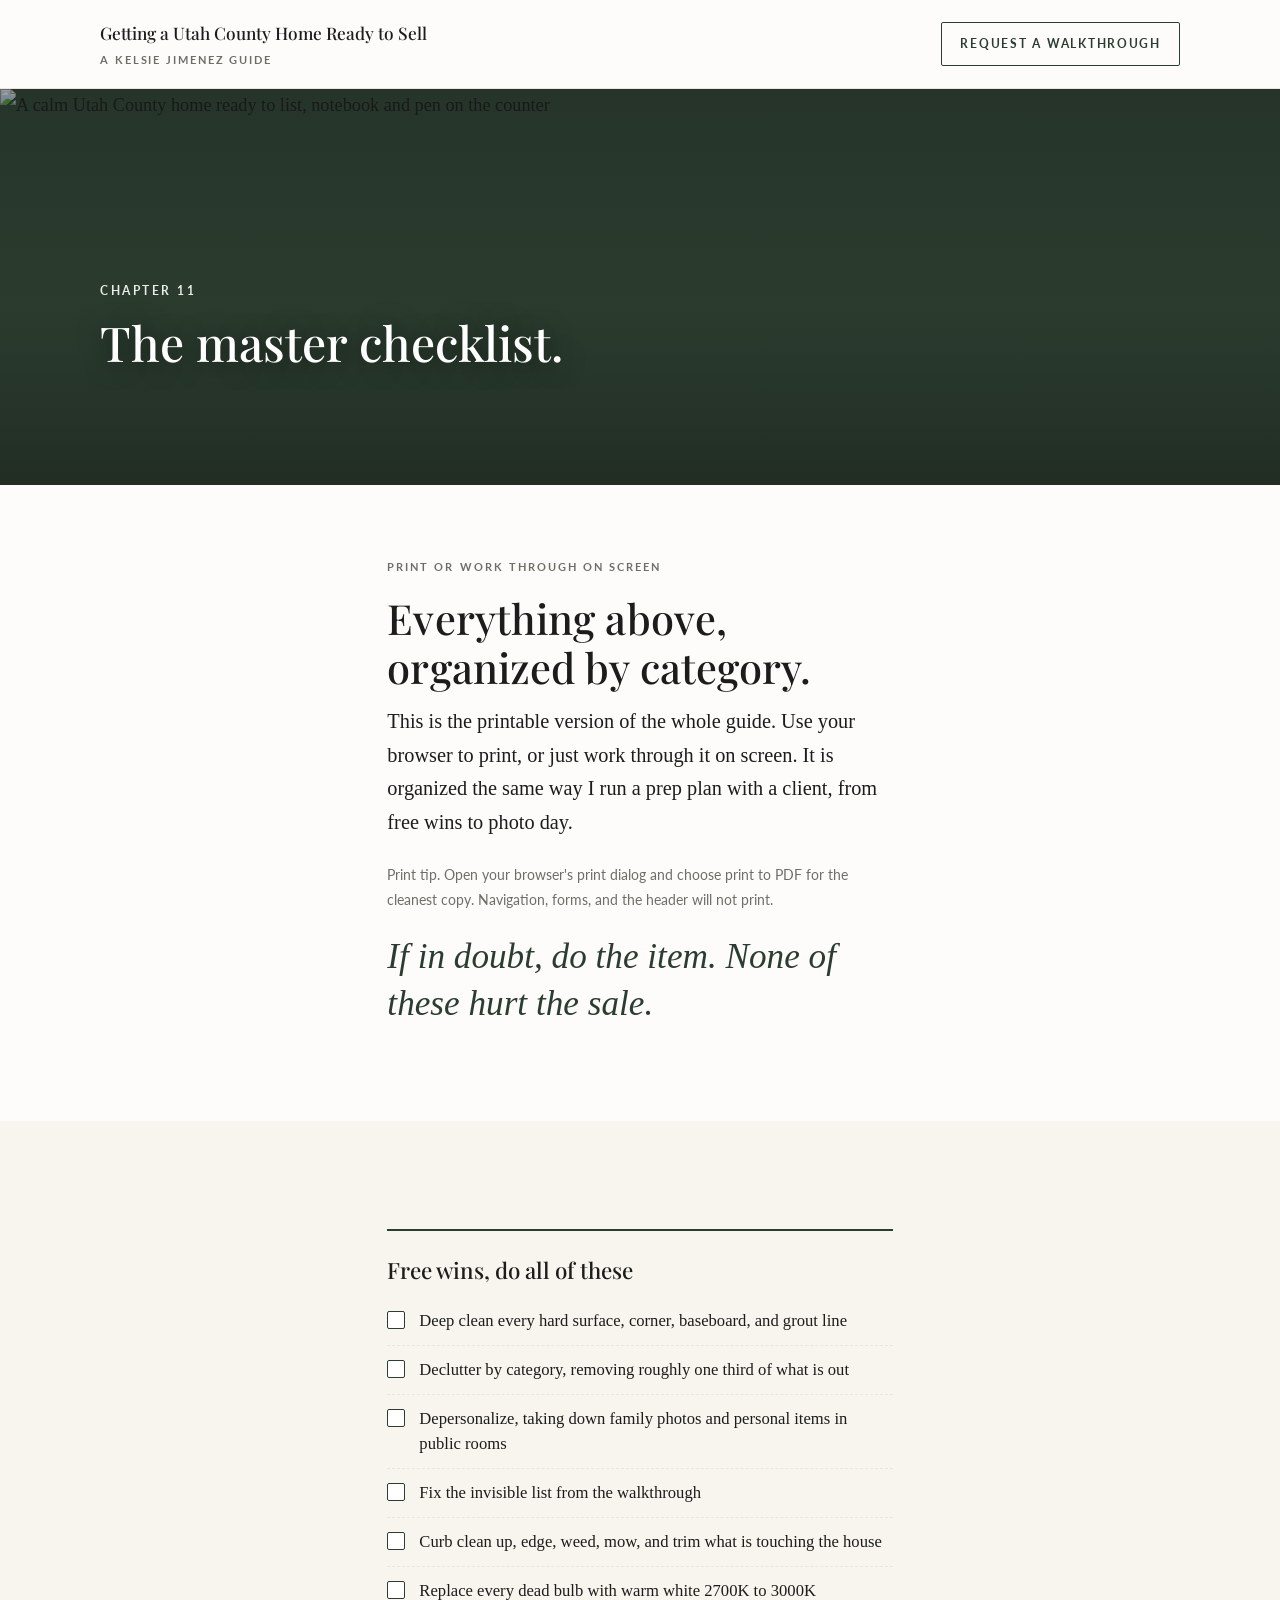
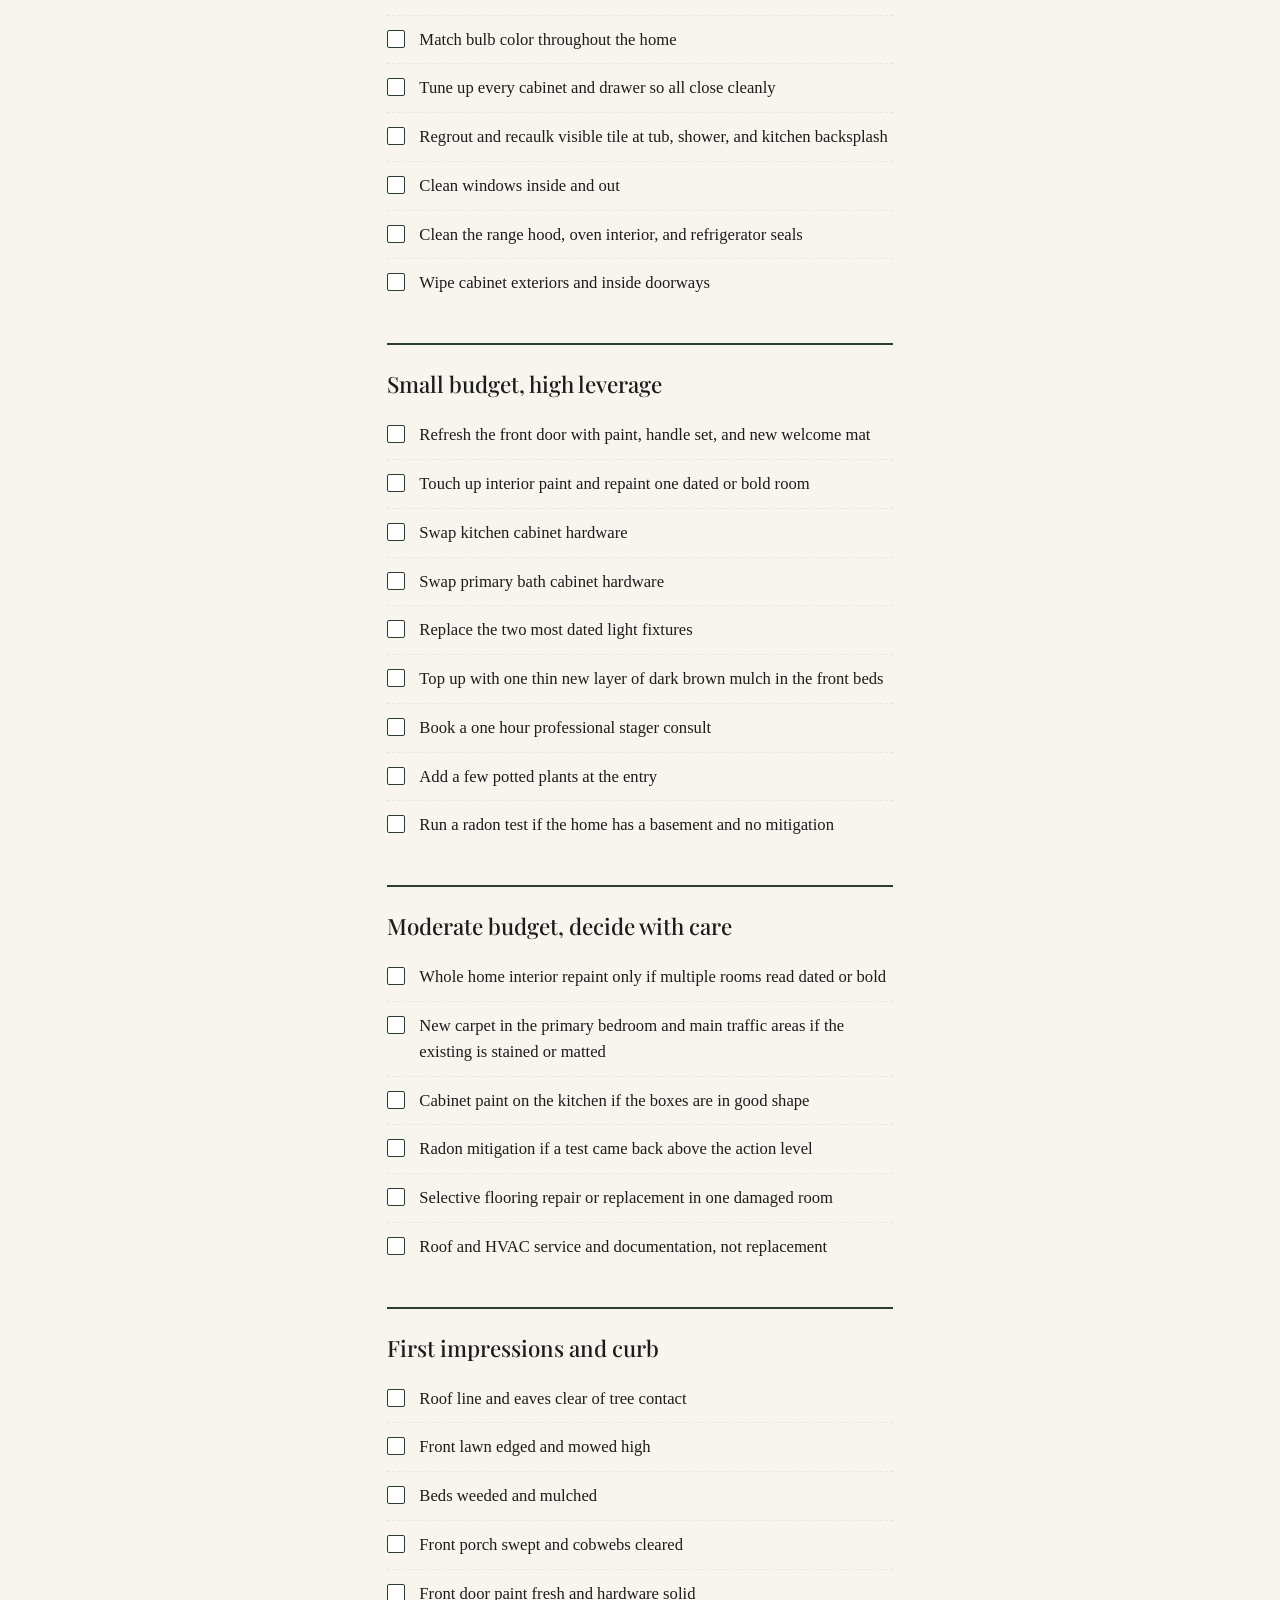
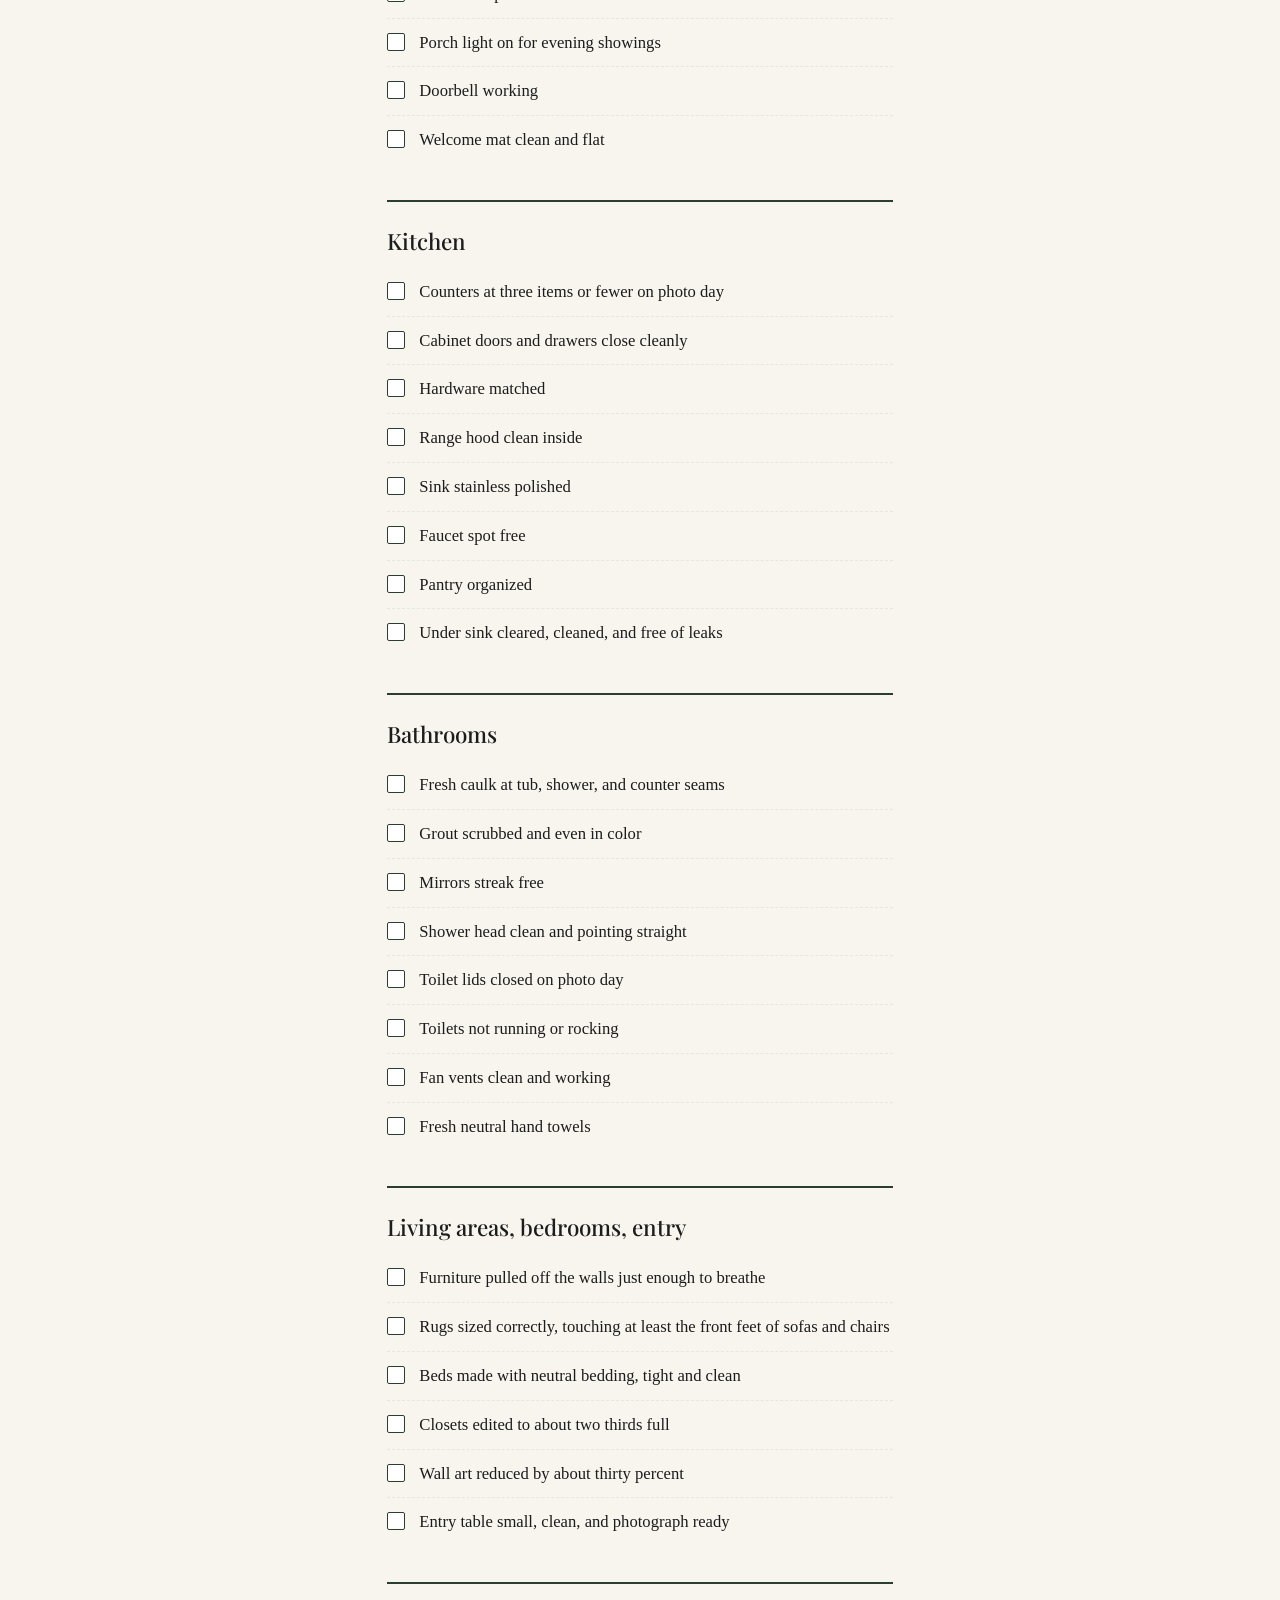
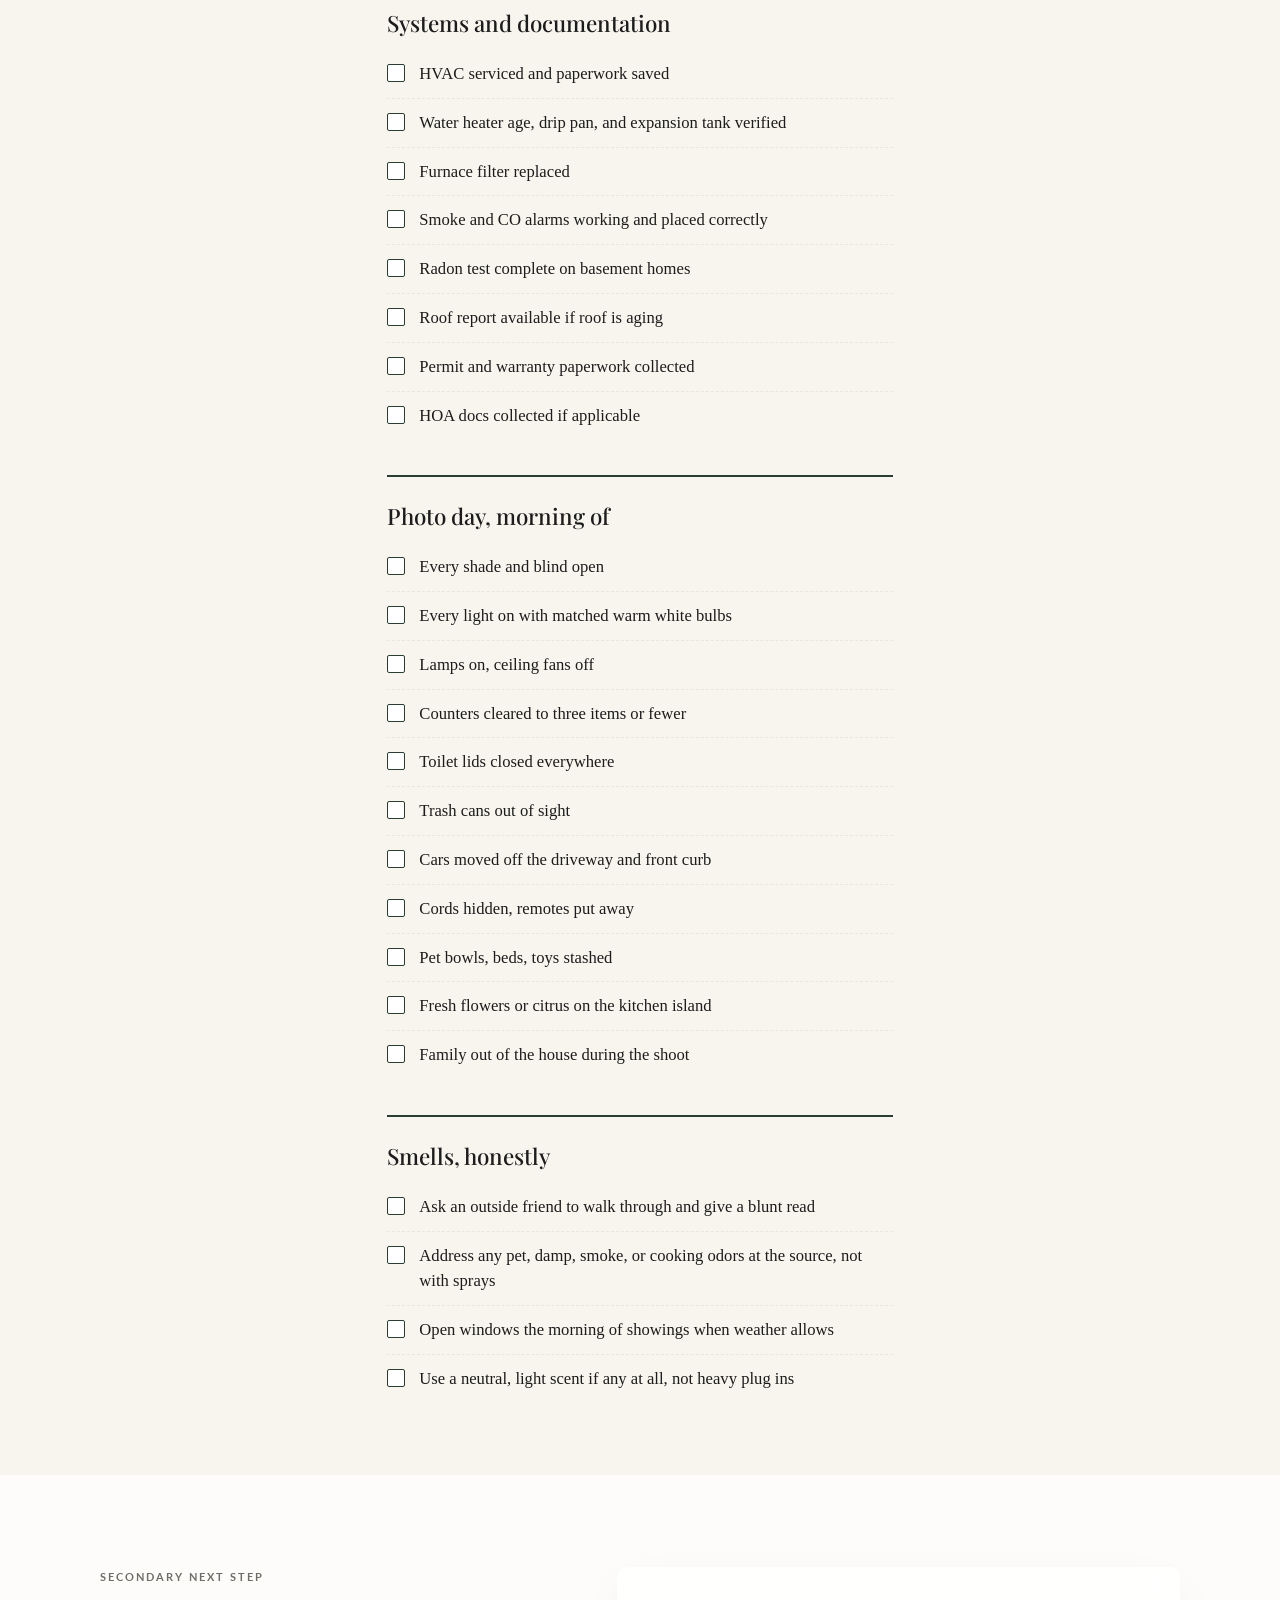
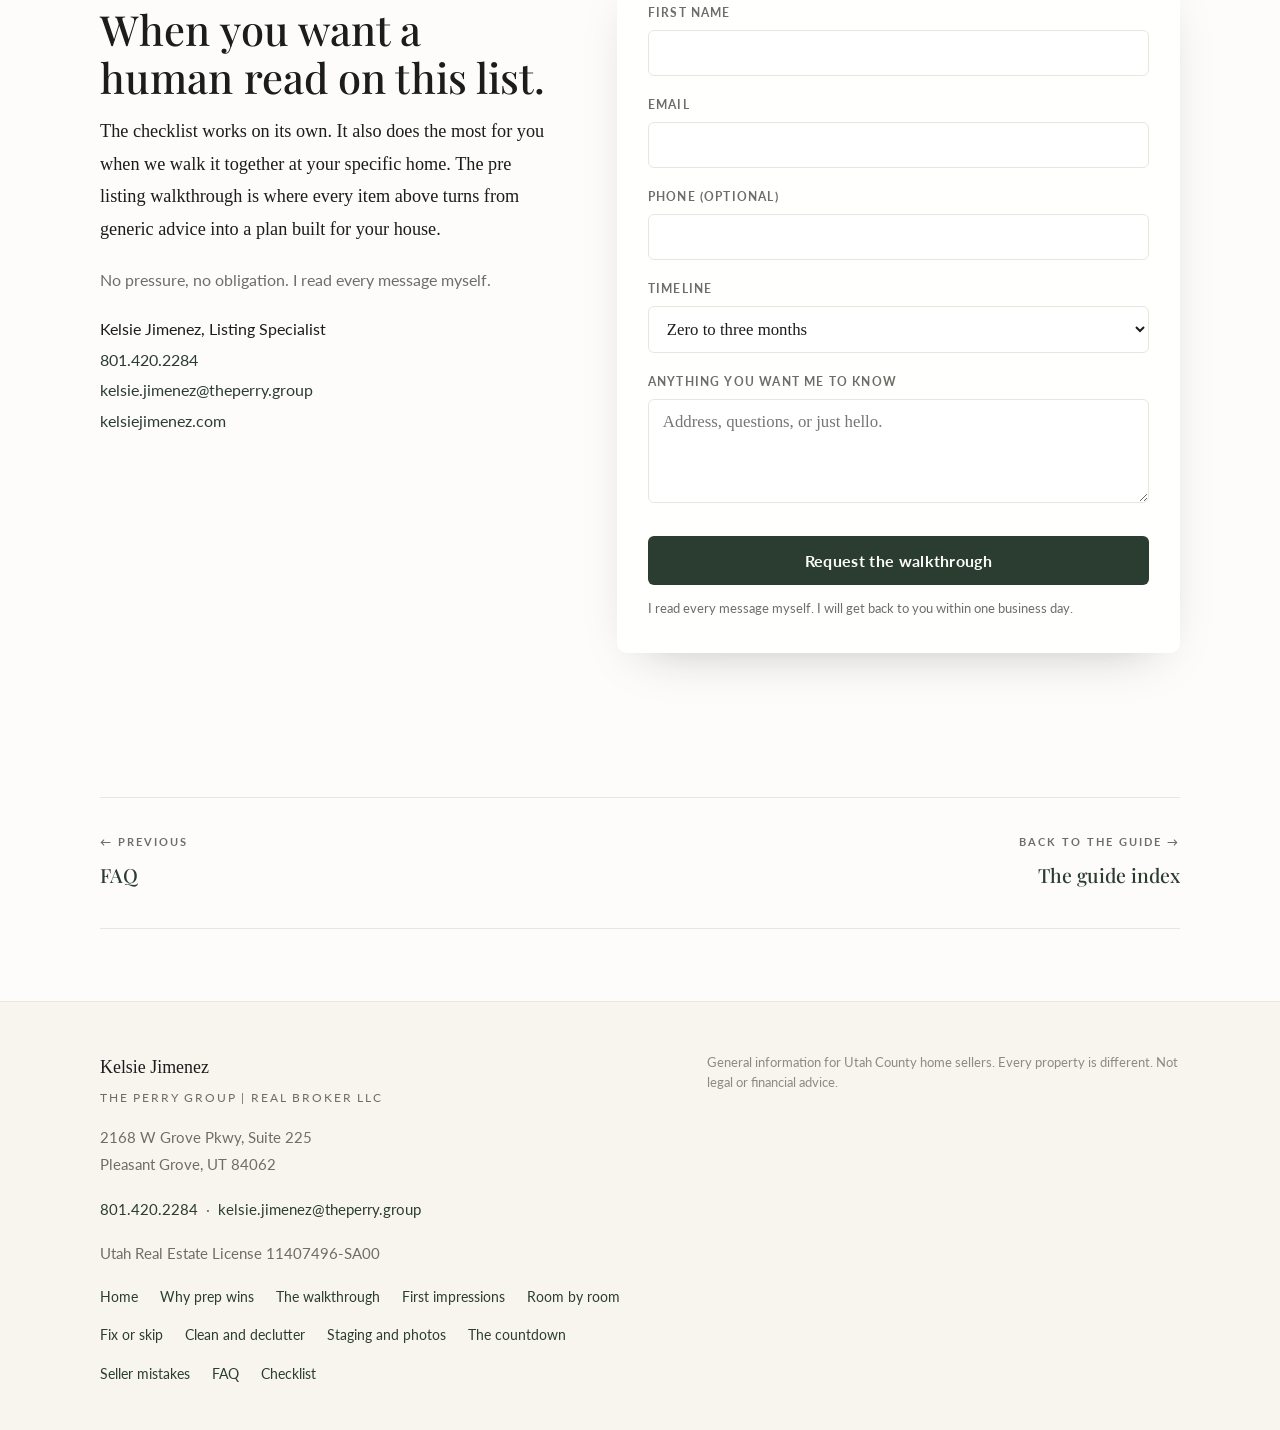
==== checklist.html @ b4235377 "Bootstrap listing-prep-guide: 12 pages, sitemap, robots, GSC, no forms wired yet" ====
<!DOCTYPE html>
<html lang="en">
<head>
<meta charset="UTF-8" />
<meta name="viewport" content="width=device-width, initial-scale=1.0" />
<title>The Master Listing Prep Checklist | Utah County Sellers</title>
<meta name="description" content="A printable master listing prep checklist for Utah County sellers, organized by category, from free wins through photo day." />
<link rel="canonical" href="https://listingprep.kelsiejimenez.com/checklist.html" />
<meta property="og:type" content="article" />
<meta property="og:title" content="The Master Listing Prep Checklist" />
<meta property="og:description" content="A printable master listing prep checklist for Utah County sellers." />
<meta property="og:url" content="https://listingprep.kelsiejimenez.com/checklist.html" />
<meta property="og:image" content="https://listingprep.kelsiejimenez.com/hero.jpg" />
<meta name="twitter:card" content="summary_large_image" />
<meta name="twitter:title" content="The Master Listing Prep Checklist" />
<meta name="twitter:description" content="A printable master listing prep checklist for Utah County sellers." />
<meta name="twitter:image" content="https://listingprep.kelsiejimenez.com/hero.jpg" />
<script type="application/ld+json">{"@context":"https://schema.org","@type":"Article","headline":"The Master Listing Prep Checklist","description":"A printable master listing prep checklist for Utah County sellers.","url":"https://listingprep.kelsiejimenez.com/checklist.html","author":{"@type":"Person","name":"Kelsie Jimenez"},"publisher":{"@type":"RealEstateAgent","name":"Kelsie Jimenez","logo":{"@type":"ImageObject","url":"https://kelsiejimenez.com/wp-content/uploads/2026/06/headshot.jpg"}},"mainEntityOfPage":"https://listingprep.kelsiejimenez.com/checklist.html"}</script>
<link rel="preconnect" href="https://fonts.googleapis.com" />
<link rel="preconnect" href="https://fonts.gstatic.com" crossorigin />
<link href="https://fonts.googleapis.com/css2?family=Lato:wght@400;700&family=Playfair+Display:wght@400;500;600&display=swap" rel="stylesheet" />
<style>
:root{--bg:#FDFCFA;--bg-warm:#F8F5EE;--sand:#F2E8D5;--ink:#1C1C1C;--ink-soft:#6E6E68;--forest:#2B3D30;--forest-2:#344A39;--bar:#1b2620;--sage:#99A189;--line:#E8E6DF;--glass:rgba(255,255,255,.82);--cream:#F2E8D5;--display:"Playfair Display",Georgia,serif;--body:"Times New Roman",Times,serif;--util:"Lato",system-ui,sans-serif;--maxw:1140px;--readw:62ch;}
*{box-sizing:border-box;}html{scroll-behavior:smooth;}@media (prefers-reduced-motion:reduce){html{scroll-behavior:auto;}}
body{margin:0;background:var(--bg);color:var(--ink);font-family:var(--body);font-size:1.14rem;line-height:1.78;-webkit-font-smoothing:antialiased;text-rendering:optimizeLegibility;}
.wrap{max-width:var(--maxw);margin:0 auto;padding:0 30px;}.read{max-width:var(--readw);}
h1,h2,h3{font-family:var(--display);font-weight:500;line-height:1.16;margin:0;}
p{margin:0 0 1.15em;}a{color:var(--forest);text-underline-offset:3px;}
.label{font-family:var(--util);text-transform:uppercase;letter-spacing:.18em;font-size:.7rem;font-weight:700;color:var(--ink-soft);margin:0 0 18px;display:block;}
section{padding:72px 0;}.band-warm{background:var(--bg-warm);}
h2{font-size:clamp(1.9rem,3.4vw,2.6rem);margin-bottom:14px;letter-spacing:.1px;}
.lede{font-size:1.27rem;line-height:1.66;color:var(--ink);}
.topbar{border-bottom:1px solid var(--line);background:var(--bg);}
.topbar .wrap{display:flex;align-items:center;justify-content:space-between;padding-top:18px;padding-bottom:18px;}
.topbar .brand{font-family:var(--display);font-size:1.08rem;font-weight:500;color:var(--ink);text-decoration:none;}
.topbar .brand-sub{display:block;font-family:var(--util);font-size:.66rem;letter-spacing:.18em;text-transform:uppercase;color:var(--ink-soft);margin-top:2px;font-weight:700;}
.topbar .top-cta{font-family:var(--util);font-size:.78rem;letter-spacing:.14em;text-transform:uppercase;font-weight:700;color:var(--forest);text-decoration:none;border:1px solid var(--forest);padding:10px 18px;border-radius:2px;}
.topbar .top-cta:hover,.topbar .top-cta:focus{background:var(--forest);color:var(--bg);}
.hero-slim{position:relative;min-height:44vh;display:flex;flex-direction:column;justify-content:flex-end;overflow:hidden;background:var(--forest-2);}
.hero-slim .hero-img{position:absolute;inset:0;width:100%;height:100%;object-fit:cover;object-position:center;display:block;}
.hero-slim .hero-scrim{position:absolute;inset:0;background:linear-gradient(180deg,rgba(18,22,18,.42) 0%,rgba(18,22,18,.28) 55%,rgba(18,22,18,.55) 100%);}
.hero-slim .hero-inner{position:relative;z-index:2;padding:60px 30px 44px;max-width:var(--maxw);margin:0 auto;color:#fff;width:100%;}
.hero-slim .hero-eyebrow{font-family:var(--util);font-size:11.5px;letter-spacing:.22em;text-transform:uppercase;opacity:.9;font-weight:700;margin-bottom:14px;display:block;color:#fff;}
.hero-slim .hero-title{font-family:var(--display);font-weight:500;font-size:clamp(1.9rem,4.4vw,3rem);line-height:1.1;margin:0;color:#fff;text-shadow:0 2px 24px rgba(0,0,0,.5);max-width:22ch;}
.pull{font-family:'Times New Roman',Georgia,serif;font-style:italic;font-weight:400;font-size:clamp(1.55rem,3vw,2.2rem);line-height:1.32;color:var(--forest);max-width:26ch;margin:22px 0;}
.checklist-group{margin-top:36px;padding-top:26px;border-top:2px solid var(--forest);}
.checklist-group h3{font-size:1.4rem;margin-bottom:14px;}
.checklist-group ul{list-style:none;padding:0;margin:0;}
.checklist-group li{position:relative;padding:11px 0 11px 32px;border-bottom:1px dashed var(--line);font-size:1.04rem;line-height:1.55;}
.checklist-group li::before{content:"";position:absolute;left:0;top:14px;width:16px;height:16px;border:1.5px solid var(--forest);border-radius:2px;background:#fff;}
.checklist-group li:last-child{border-bottom:none;}
.print-note{font-family:var(--util);font-size:.86rem;color:var(--ink-soft);margin-top:10px;}
.close-grid{display:grid;grid-template-columns:0.9fr 1.1fr;gap:56px;align-items:start;margin-top:20px;}
@media (max-width:860px){.close-grid{grid-template-columns:1fr;gap:38px;}}
.close-copy .contact{font-family:var(--util);font-size:1rem;line-height:1.9;margin-top:20px;}
.close-copy .contact a{color:var(--forest);text-decoration:none;}
.close-copy .contact a:hover,.close-copy .contact a:focus{text-decoration:underline;}
form{background:var(--glass);backdrop-filter:blur(12px);-webkit-backdrop-filter:blur(12px);border:1px solid rgba(255,255,255,.7);border-radius:10px;padding:34px 30px;box-shadow:0 18px 50px -28px rgba(28,28,26,.35);}
.field{margin-bottom:18px;}
label{display:block;font-family:var(--util);font-size:.74rem;font-weight:700;letter-spacing:.1em;text-transform:uppercase;color:var(--ink-soft);margin-bottom:7px;}
input,textarea,select{width:100%;font-family:var(--body);font-size:1.05rem;color:var(--ink);background:#fff;border:1px solid var(--line);border-radius:6px;padding:12px 14px;}
textarea{min-height:104px;resize:vertical;}
input:focus,textarea:focus,select:focus{outline:2px solid var(--sage);outline-offset:1px;border-color:var(--forest);}
.btn{appearance:none;cursor:pointer;width:100%;background:var(--forest);color:var(--bg);font-family:var(--util);font-size:1rem;font-weight:700;letter-spacing:.02em;border:none;border-radius:6px;padding:15px 18px;margin-top:4px;transition:background .18s ease;}
.btn:hover,.btn:focus{background:var(--forest-2);outline:2px solid var(--sage);outline-offset:2px;}
.form-note{font-family:var(--util);font-size:.82rem;color:var(--ink-soft);margin:14px 0 0;line-height:1.5;}
.pn{display:grid;grid-template-columns:1fr 1fr;gap:40px;border-top:1px solid var(--line);border-bottom:1px solid var(--line);padding:34px 0;}
@media (max-width:720px){.pn{grid-template-columns:1fr;gap:22px;}}
.pn a{color:var(--ink);text-decoration:none;display:block;}
.pn .plabel{font-family:var(--util);font-size:.7rem;letter-spacing:.18em;text-transform:uppercase;color:var(--ink-soft);font-weight:700;margin-bottom:6px;display:block;}
.pn .ptitle{font-family:var(--display);font-weight:500;font-size:1.22rem;color:var(--forest);}
.pn .right{text-align:right;}@media (max-width:720px){.pn .right{text-align:left;}}
footer{background:var(--bg-warm);border-top:1px solid var(--line);padding:50px 0 44px;font-family:var(--util);font-size:.95rem;color:var(--ink-soft);}
footer .wrap{display:grid;grid-template-columns:1.2fr 1fr;gap:40px;}
@media (max-width:720px){footer .wrap{grid-template-columns:1fr;gap:26px;}}
footer .fname{font-family:var(--body);color:var(--ink);font-size:1.12rem;}
footer .fname span{font-family:var(--util);display:block;font-size:.72rem;letter-spacing:.16em;text-transform:uppercase;color:var(--ink-soft);margin-top:4px;}
footer a{color:var(--forest);text-decoration:none;}footer a:hover{text-decoration:underline;}
.footer-nav{display:flex;flex-wrap:wrap;gap:14px 22px;margin-top:14px;}
.footer-nav a{font-family:var(--util);font-size:.86rem;}
.disclaimer{font-size:.8rem;line-height:1.62;color:#8B8B84;}
.reveal{opacity:0;transform:translateY(12px);transition:opacity .6s ease,transform .6s ease;}
.reveal.in{opacity:1;transform:none;}
@media (prefers-reduced-motion:reduce){.reveal{opacity:1;transform:none;transition:none;}}
a.skip{position:absolute;left:-9999px;}a.skip:focus{left:16px;top:16px;position:fixed;background:var(--bg);color:var(--forest);padding:10px 16px;border-radius:4px;z-index:50;border:1px solid var(--line);}
h1 em,h2 em,h3 em,h4 em,h5 em,h6 em,.pull{font-family:'Times New Roman',Georgia,serif;font-style:italic;}
@media print{
  .topbar,.pn,footer,form,.hero-slim,.close-grid form,.print-note{display:none;}
  body{font-size:11pt;line-height:1.5;background:#fff;color:#000;}
  section{padding:14px 0;}
  .checklist-group{border-top:1px solid #000;margin-top:16px;padding-top:10px;page-break-inside:avoid;}
  .checklist-group li{padding:5px 0 5px 26px;font-size:11pt;border-bottom:none;}
  .checklist-group li::before{border:1px solid #000;background:#fff;top:10px;}
  .close-grid{display:block;}
  a{color:#000;text-decoration:none;}
}
</style>
</head>
<body>
<a class="skip" href="#main">Skip to article</a>
<header class="topbar"><div class="wrap"><a class="brand" href="/">Getting a Utah County Home Ready to Sell<span class="brand-sub">A Kelsie Jimenez Guide</span></a><a class="top-cta" href="#checklist-form">Request a walkthrough</a></div></header>

<section class="hero-slim">
  <img class="hero-img" src="hero.jpg" alt="A calm Utah County home ready to list, notebook and pen on the counter" />
  <div class="hero-scrim"></div>
  <div class="hero-inner">
    <span class="hero-eyebrow">Chapter 11</span>
    <h1 class="hero-title">The master checklist.</h1>
  </div>
</section>

<main id="main">

<section>
  <div class="wrap read reveal">
    <span class="label">Print or work through on screen</span>
    <h2>Everything above, organized by category.</h2>
    <p class="lede">This is the printable version of the whole guide. Use your browser to print, or just work through it on screen. It is organized the same way I run a prep plan with a client, from free wins to photo day.</p>
    <p class="print-note">Print tip. Open your browser's print dialog and choose print to PDF for the cleanest copy. Navigation, forms, and the header will not print.</p>
    <p class="pull">If in doubt, do the item. None of these hurt the sale.</p>
  </div>
</section>

<section class="band-warm">
  <div class="wrap read reveal">

    <div class="checklist-group">
      <h3>Free wins, do all of these</h3>
      <ul>
        <li>Deep clean every hard surface, corner, baseboard, and grout line</li>
        <li>Declutter by category, removing roughly one third of what is out</li>
        <li>Depersonalize, taking down family photos and personal items in public rooms</li>
        <li>Fix the invisible list from the walkthrough</li>
        <li>Curb clean up, edge, weed, mow, and trim what is touching the house</li>
        <li>Replace every dead bulb with warm white 2700K to 3000K</li>
        <li>Match bulb color throughout the home</li>
        <li>Tune up every cabinet and drawer so all close cleanly</li>
        <li>Regrout and recaulk visible tile at tub, shower, and kitchen backsplash</li>
        <li>Clean windows inside and out</li>
        <li>Clean the range hood, oven interior, and refrigerator seals</li>
        <li>Wipe cabinet exteriors and inside doorways</li>
      </ul>
    </div>

    <div class="checklist-group">
      <h3>Small budget, high leverage</h3>
      <ul>
        <li>Refresh the front door with paint, handle set, and new welcome mat</li>
        <li>Touch up interior paint and repaint one dated or bold room</li>
        <li>Swap kitchen cabinet hardware</li>
        <li>Swap primary bath cabinet hardware</li>
        <li>Replace the two most dated light fixtures</li>
        <li>Top up with one thin new layer of dark brown mulch in the front beds</li>
        <li>Book a one hour professional stager consult</li>
        <li>Add a few potted plants at the entry</li>
        <li>Run a radon test if the home has a basement and no mitigation</li>
      </ul>
    </div>

    <div class="checklist-group">
      <h3>Moderate budget, decide with care</h3>
      <ul>
        <li>Whole home interior repaint only if multiple rooms read dated or bold</li>
        <li>New carpet in the primary bedroom and main traffic areas if the existing is stained or matted</li>
        <li>Cabinet paint on the kitchen if the boxes are in good shape</li>
        <li>Radon mitigation if a test came back above the action level</li>
        <li>Selective flooring repair or replacement in one damaged room</li>
        <li>Roof and HVAC service and documentation, not replacement</li>
      </ul>
    </div>

    <div class="checklist-group">
      <h3>First impressions and curb</h3>
      <ul>
        <li>Roof line and eaves clear of tree contact</li>
        <li>Front lawn edged and mowed high</li>
        <li>Beds weeded and mulched</li>
        <li>Front porch swept and cobwebs cleared</li>
        <li>Front door paint fresh and hardware solid</li>
        <li>Porch light on for evening showings</li>
        <li>Doorbell working</li>
        <li>Welcome mat clean and flat</li>
      </ul>
    </div>

    <div class="checklist-group">
      <h3>Kitchen</h3>
      <ul>
        <li>Counters at three items or fewer on photo day</li>
        <li>Cabinet doors and drawers close cleanly</li>
        <li>Hardware matched</li>
        <li>Range hood clean inside</li>
        <li>Sink stainless polished</li>
        <li>Faucet spot free</li>
        <li>Pantry organized</li>
        <li>Under sink cleared, cleaned, and free of leaks</li>
      </ul>
    </div>

    <div class="checklist-group">
      <h3>Bathrooms</h3>
      <ul>
        <li>Fresh caulk at tub, shower, and counter seams</li>
        <li>Grout scrubbed and even in color</li>
        <li>Mirrors streak free</li>
        <li>Shower head clean and pointing straight</li>
        <li>Toilet lids closed on photo day</li>
        <li>Toilets not running or rocking</li>
        <li>Fan vents clean and working</li>
        <li>Fresh neutral hand towels</li>
      </ul>
    </div>

    <div class="checklist-group">
      <h3>Living areas, bedrooms, entry</h3>
      <ul>
        <li>Furniture pulled off the walls just enough to breathe</li>
        <li>Rugs sized correctly, touching at least the front feet of sofas and chairs</li>
        <li>Beds made with neutral bedding, tight and clean</li>
        <li>Closets edited to about two thirds full</li>
        <li>Wall art reduced by about thirty percent</li>
        <li>Entry table small, clean, and photograph ready</li>
      </ul>
    </div>

    <div class="checklist-group">
      <h3>Systems and documentation</h3>
      <ul>
        <li>HVAC serviced and paperwork saved</li>
        <li>Water heater age, drip pan, and expansion tank verified</li>
        <li>Furnace filter replaced</li>
        <li>Smoke and CO alarms working and placed correctly</li>
        <li>Radon test complete on basement homes</li>
        <li>Roof report available if roof is aging</li>
        <li>Permit and warranty paperwork collected</li>
        <li>HOA docs collected if applicable</li>
      </ul>
    </div>

    <div class="checklist-group">
      <h3>Photo day, morning of</h3>
      <ul>
        <li>Every shade and blind open</li>
        <li>Every light on with matched warm white bulbs</li>
        <li>Lamps on, ceiling fans off</li>
        <li>Counters cleared to three items or fewer</li>
        <li>Toilet lids closed everywhere</li>
        <li>Trash cans out of sight</li>
        <li>Cars moved off the driveway and front curb</li>
        <li>Cords hidden, remotes put away</li>
        <li>Pet bowls, beds, toys stashed</li>
        <li>Fresh flowers or citrus on the kitchen island</li>
        <li>Family out of the house during the shoot</li>
      </ul>
    </div>

    <div class="checklist-group">
      <h3>Smells, honestly</h3>
      <ul>
        <li>Ask an outside friend to walk through and give a blunt read</li>
        <li>Address any pet, damp, smoke, or cooking odors at the source, not with sprays</li>
        <li>Open windows the morning of showings when weather allows</li>
        <li>Use a neutral, light scent if any at all, not heavy plug ins</li>
      </ul>
    </div>

  </div>
</section>

<section id="checklist-form">
  <div class="wrap reveal">
    <div class="close-grid">
      <div class="close-copy">
        <span class="label">Secondary next step</span>
        <h2 style="margin-bottom:14px;">When you want a human read on this list.</h2>
        <p>The checklist works on its own. It also does the most for you when we walk it together at your specific home. The pre listing walkthrough is where every item above turns from generic advice into a plan built for your house.</p>
        <p style="font-family:var(--util);font-size:1rem;color:var(--ink-soft);">No pressure, no obligation. I read every message myself.</p>
        <div class="contact">
          Kelsie Jimenez, Listing Specialist<br/>
          <a href="tel:+18014202284">801.420.2284</a><br/>
          <a href="mailto:kelsie.jimenez@theperry.group">kelsie.jimenez@theperry.group</a><br/>
          <a href="https://kelsiejimenez.com">kelsiejimenez.com</a>
        </div>
      </div>
      <!-- TODO: wire Formspree endpoint after DNS propagates. Replace YOUR_LISTINGPREP_FORM_ID with the real form ID. -->
      <form action="https://formspree.io/f/YOUR_LISTINGPREP_FORM_ID" method="POST">
        <input type="hidden" name="_subject" value="Listing Prep Guide, walkthrough request" />
        <input type="text" name="_gotcha" tabindex="-1" autocomplete="off" style="position:absolute;left:-9999px;" aria-hidden="true" />
        <div class="field"><label for="name">First name</label><input id="name" name="name" type="text" autocomplete="given-name" required /></div>
        <div class="field"><label for="email">Email</label><input id="email" name="email" type="email" autocomplete="email" required /></div>
        <div class="field"><label for="phone">Phone (optional)</label><input id="phone" name="phone" type="tel" autocomplete="tel" /></div>
        <div class="field"><label for="timeline">Timeline</label>
          <select id="timeline" name="timeline">
            <option value="0-3">Zero to three months</option>
            <option value="3-6">Three to six months</option>
            <option value="6-12">Six to twelve months</option>
            <option value="planning">Just planning</option>
          </select>
        </div>
        <div class="field"><label for="message">Anything you want me to know</label><textarea id="message" name="message" placeholder="Address, questions, or just hello."></textarea></div>
        <button class="btn" type="submit">Request the walkthrough</button>
        <p class="form-note">I read every message myself. I will get back to you within one business day.</p>
      </form>
    </div>
  </div>
</section>

<section><div class="wrap"><div class="pn"><a href="faq.html"><span class="plabel">&larr; Previous</span><span class="ptitle">FAQ</span></a><a class="right" href="/"><span class="plabel">Back to the guide &rarr;</span><span class="ptitle">The guide index</span></a></div></div></section>

</main>

<footer>
  <div class="wrap">
    <div>
      <div class="fname">Kelsie Jimenez<span>The Perry Group | Real Broker LLC</span></div>
      <p style="margin-top:16px;">2168 W Grove Pkwy, Suite 225<br/>Pleasant Grove, UT 84062</p>
      <p><a href="tel:+18014202284">801.420.2284</a> &nbsp;&middot;&nbsp; <a href="mailto:kelsie.jimenez@theperry.group">kelsie.jimenez@theperry.group</a></p>
      <p>Utah Real Estate License 11407496-SA00</p>
      <div class="footer-nav"><a href="/">Home</a><a href="why-prep-wins.html">Why prep wins</a><a href="the-walkthrough.html">The walkthrough</a><a href="first-impressions.html">First impressions</a><a href="room-by-room.html">Room by room</a><a href="fix-or-skip.html">Fix or skip</a><a href="clean-declutter.html">Clean and declutter</a><a href="staging-light-photos.html">Staging and photos</a><a href="the-countdown.html">The countdown</a><a href="seller-mistakes.html">Seller mistakes</a><a href="faq.html">FAQ</a><a href="checklist.html">Checklist</a></div>
    </div>
    <div><p class="disclaimer">General information for Utah County home sellers. Every property is different. Not legal or financial advice.</p></div>
  </div>
</footer>
<script>(function(){var reduce=window.matchMedia&&window.matchMedia('(prefers-reduced-motion: reduce)').matches;var items=document.querySelectorAll('.reveal');if(reduce||!('IntersectionObserver' in window)){items.forEach(function(el){el.classList.add('in');});return;}var obs=new IntersectionObserver(function(entries){entries.forEach(function(e){if(e.isIntersecting){e.target.classList.add('in');obs.unobserve(e.target);}});},{threshold:0.12});items.forEach(function(el){obs.observe(el);});})();</script>
</body></html>
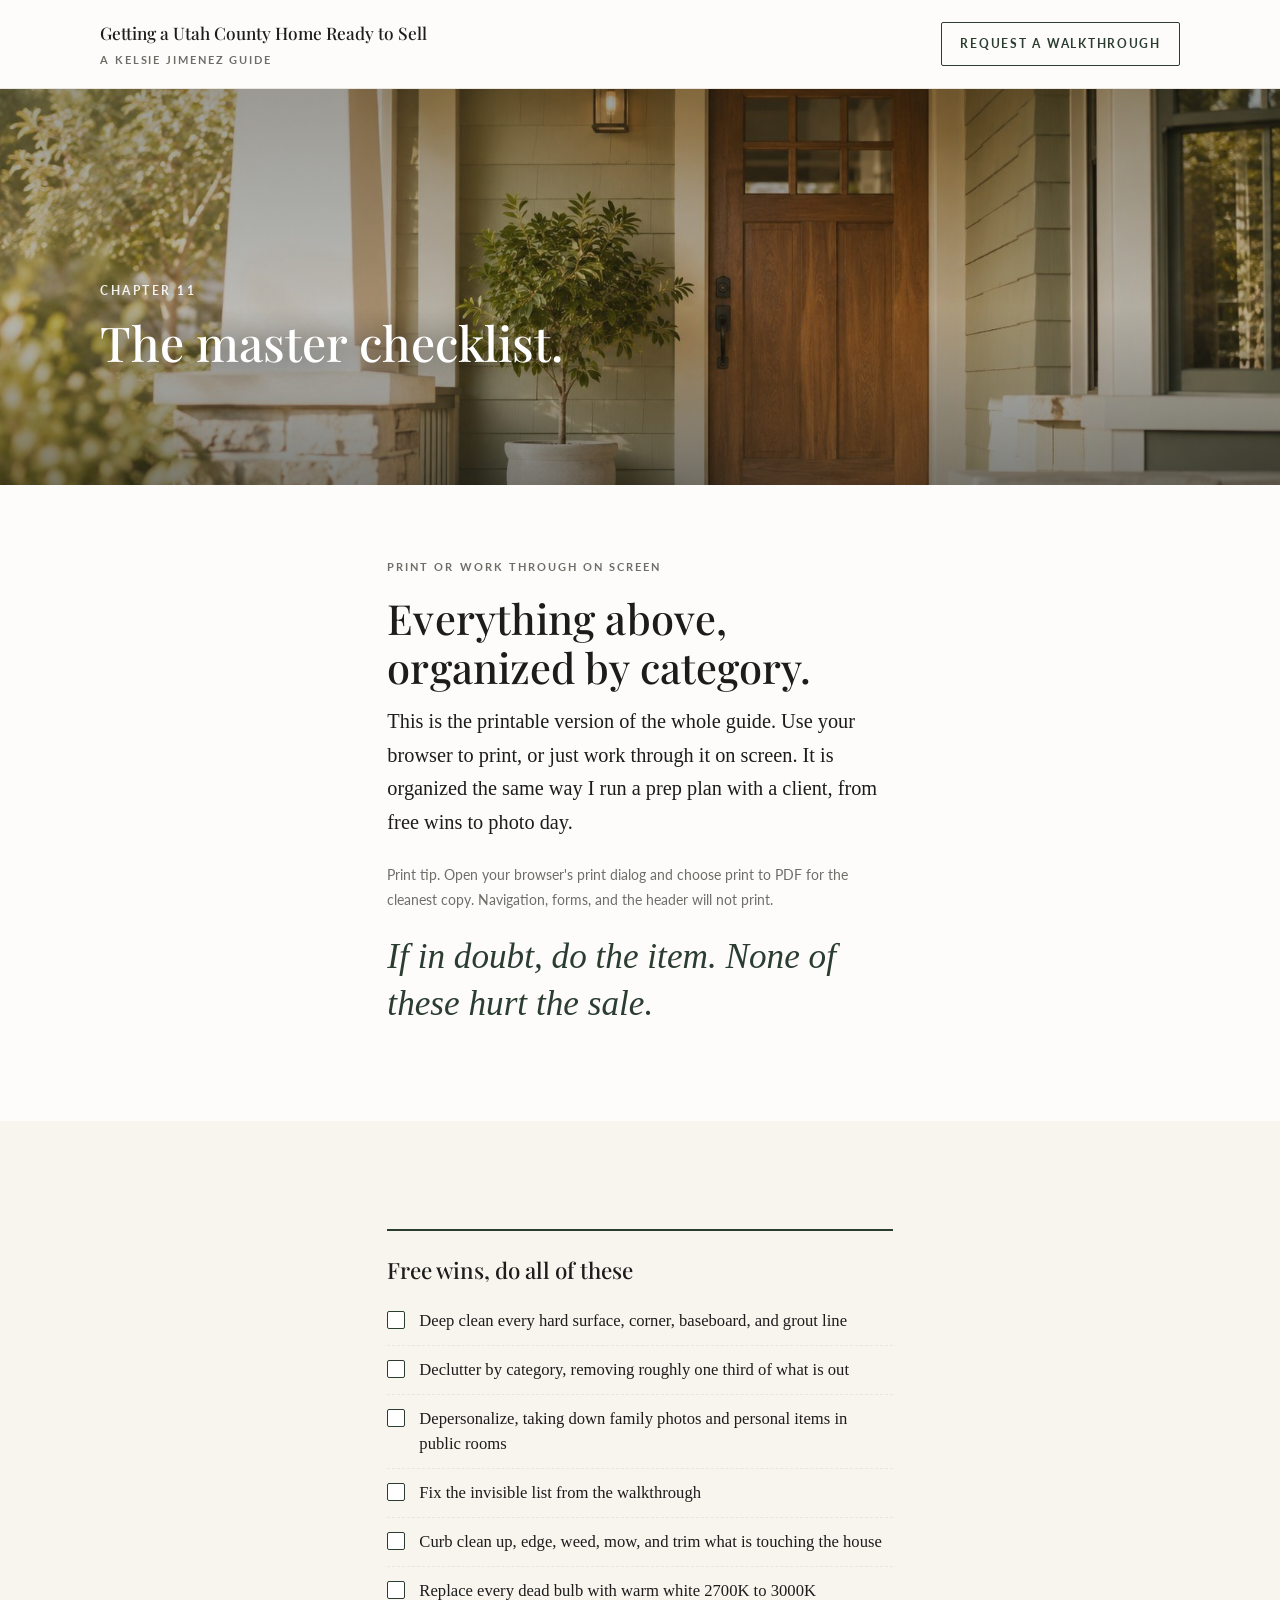
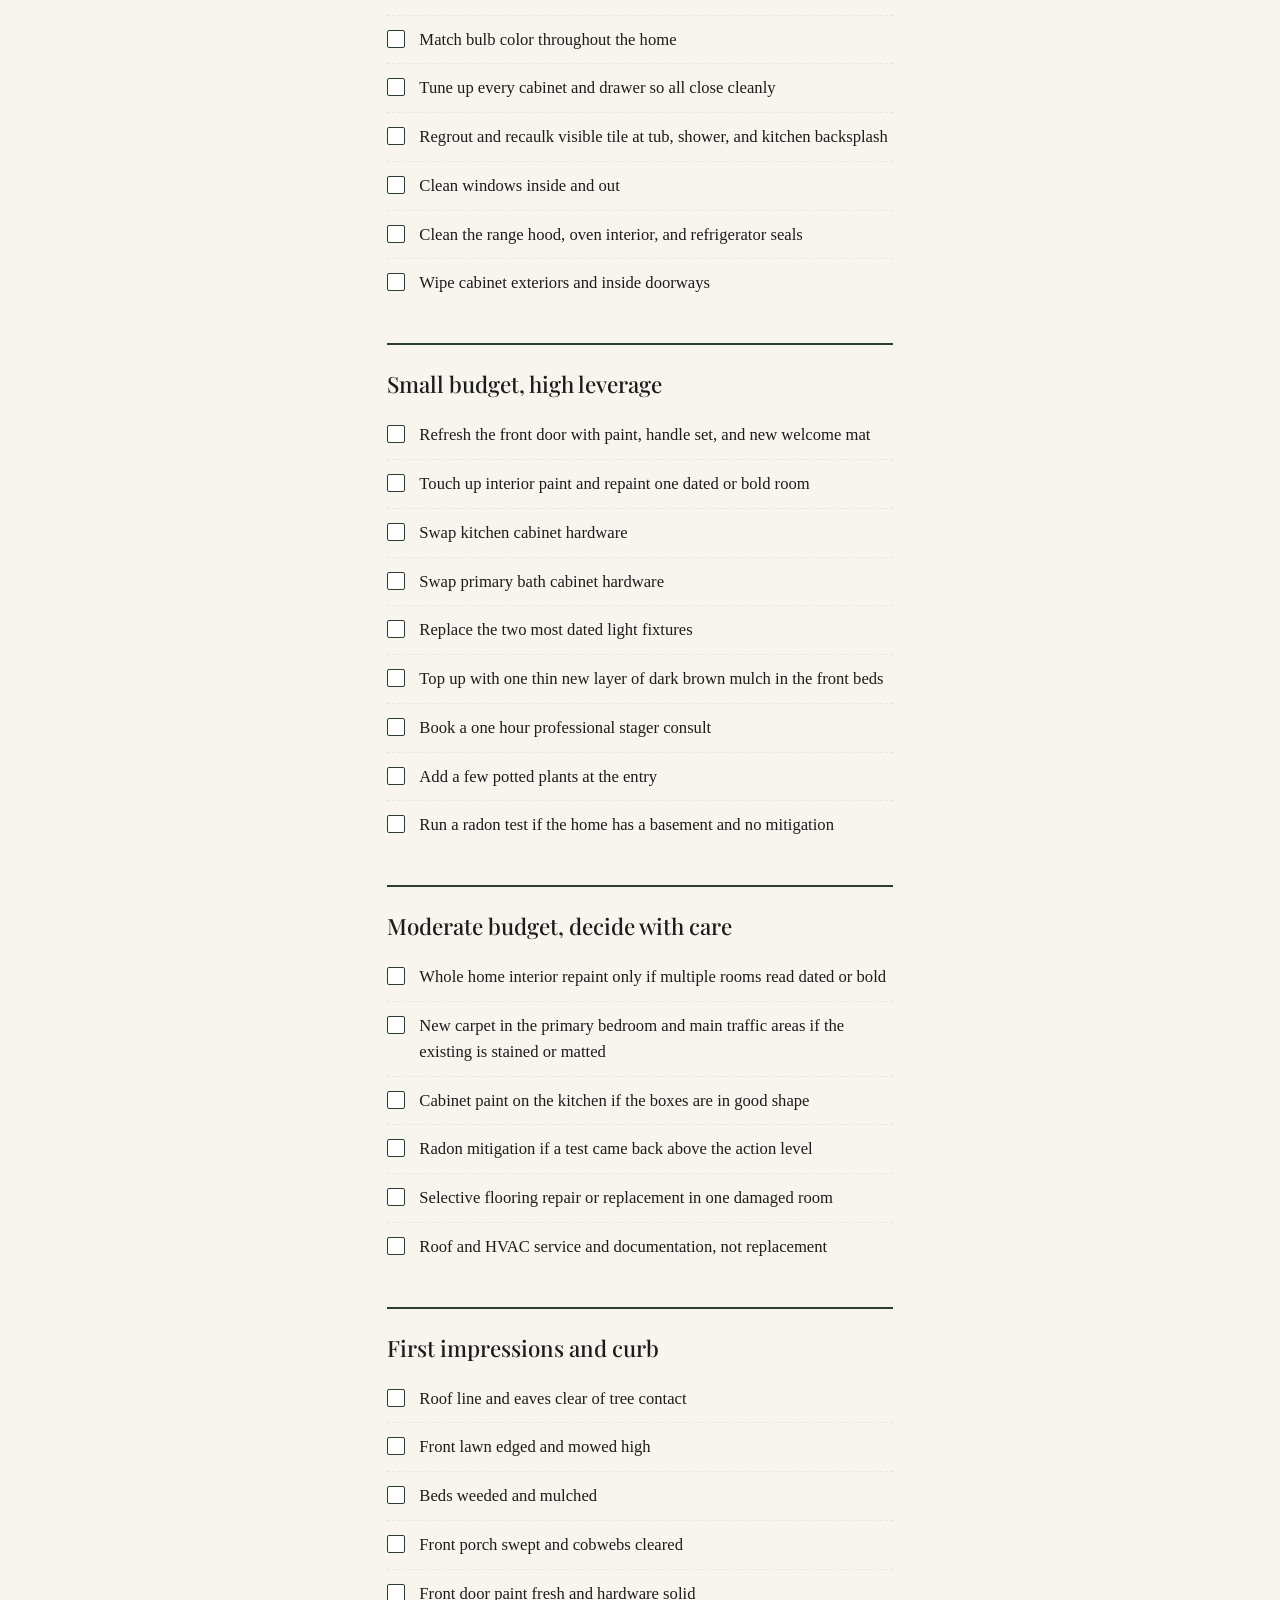
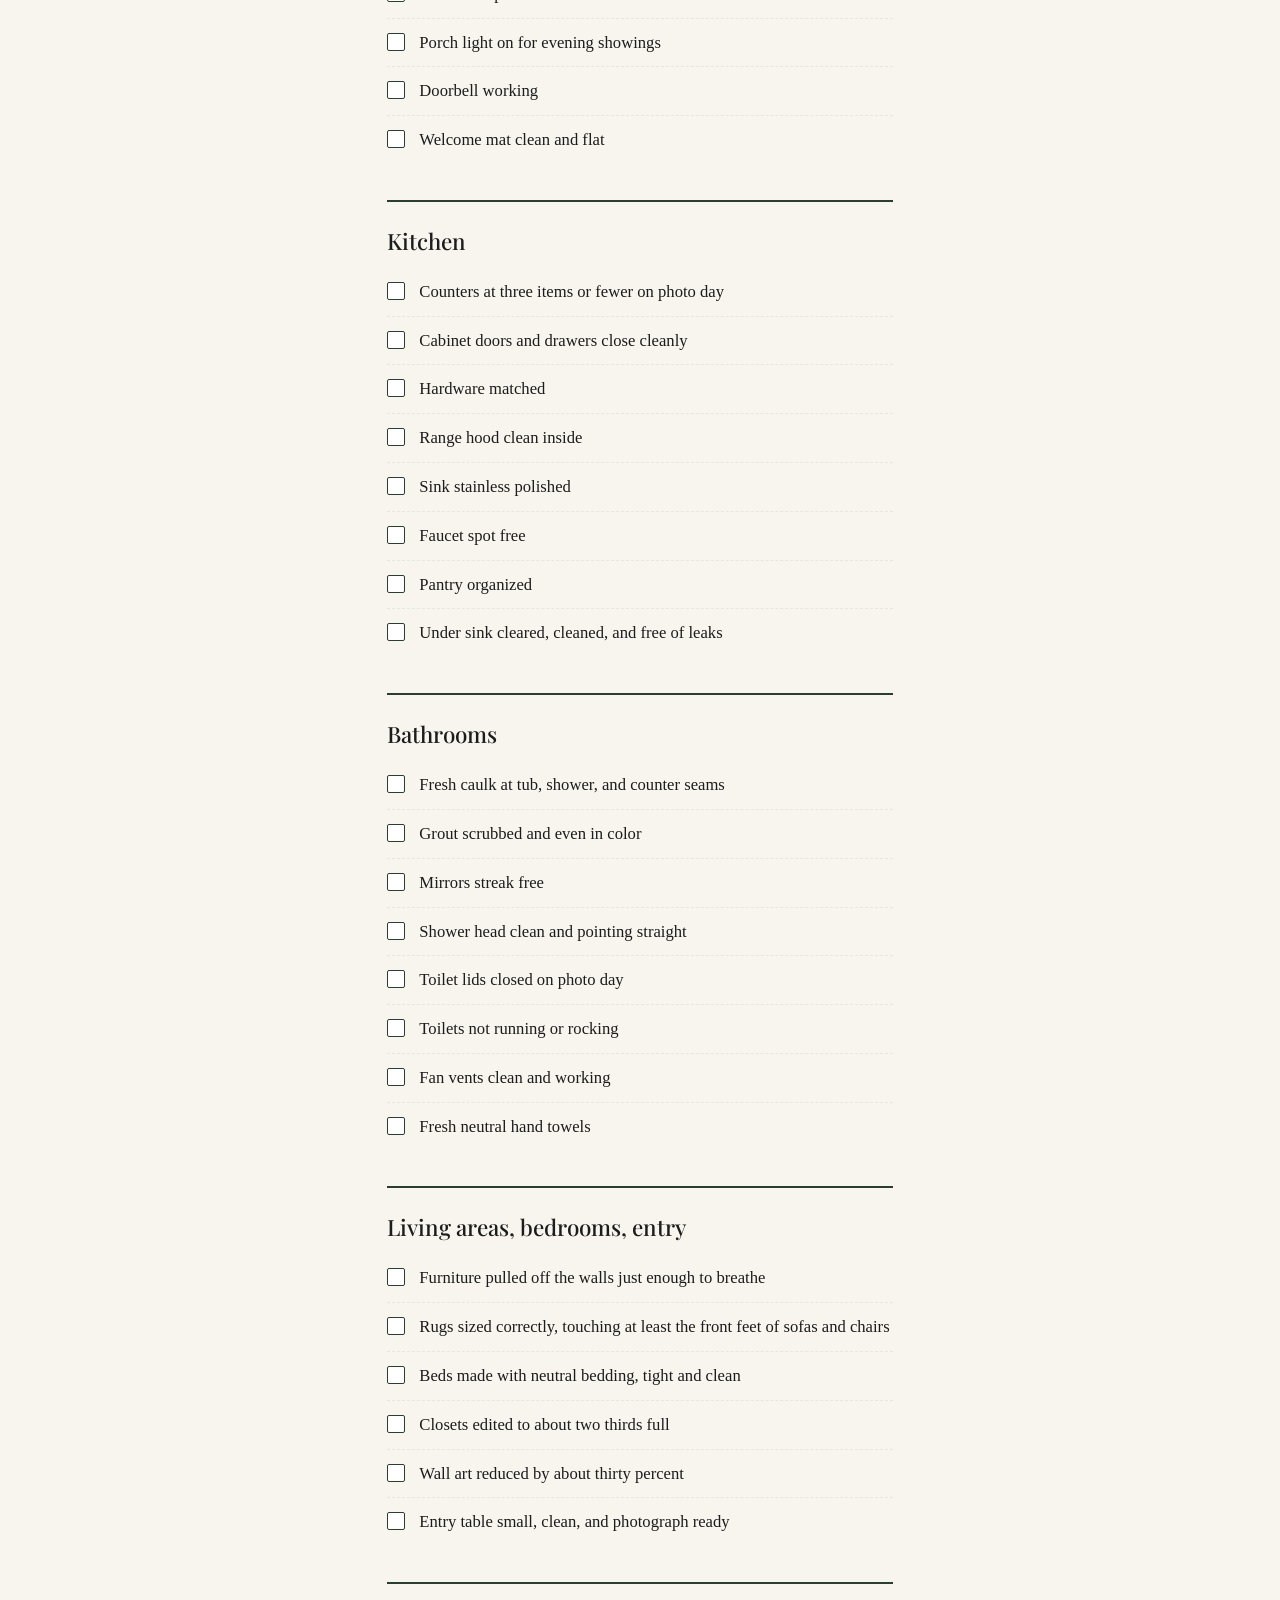
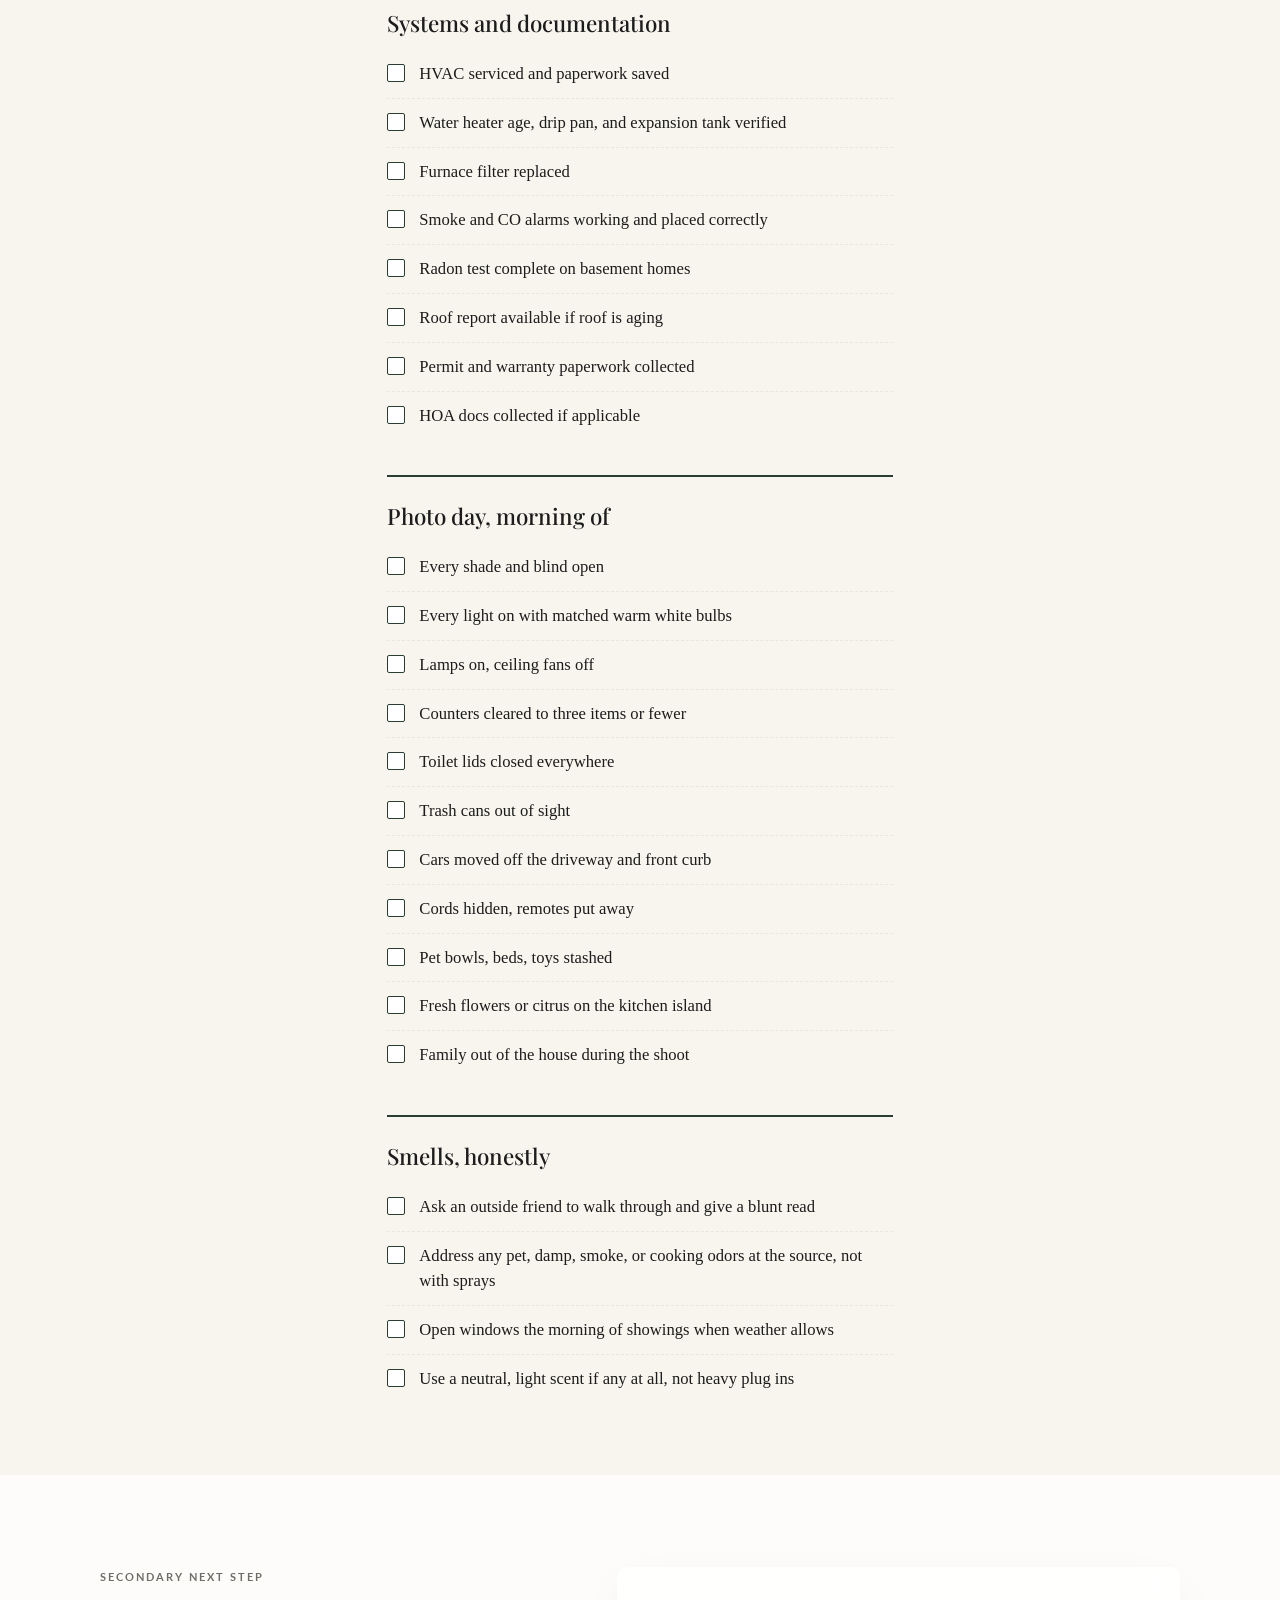
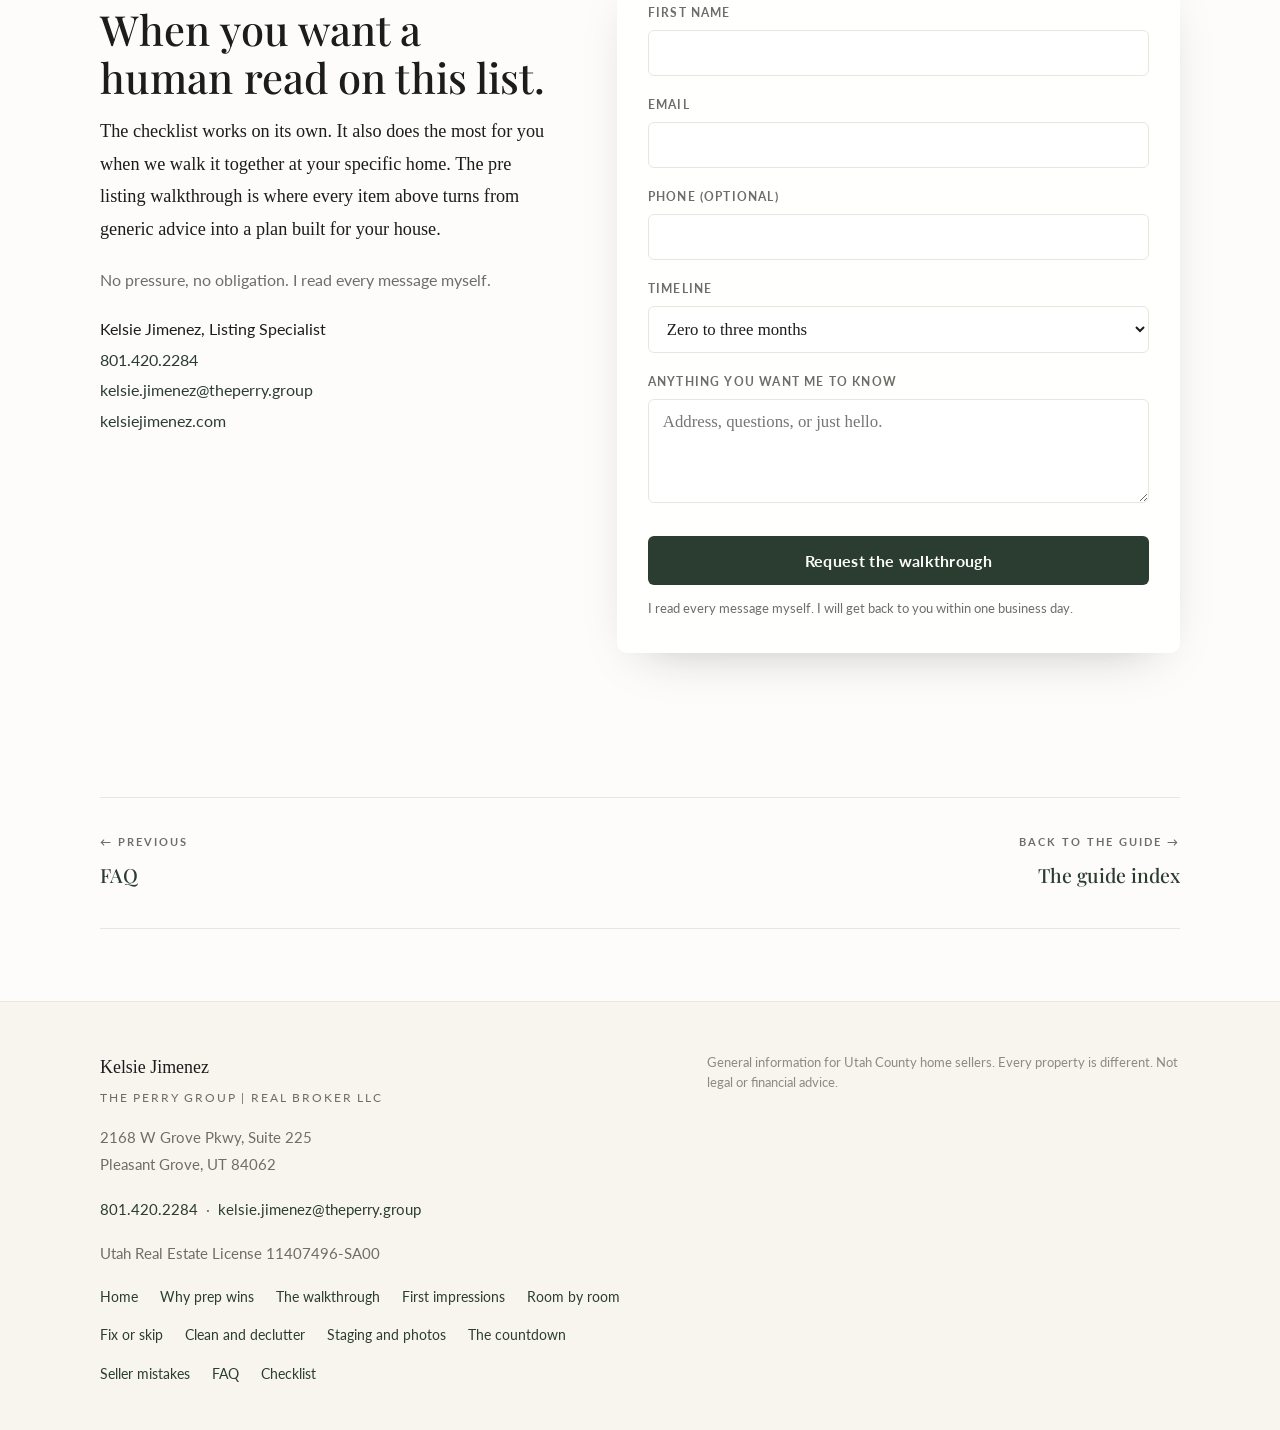
==== commit 4c49cad4: "Wire Formspree endpoint xpqgkjrr on index and checklist forms" ====
--- a/checklist.html
+++ b/checklist.html
@@ -282,8 +282,7 @@
           <a href="https://kelsiejimenez.com">kelsiejimenez.com</a>
         </div>
       </div>
-      <!-- TODO: wire Formspree endpoint after DNS propagates. Replace YOUR_LISTINGPREP_FORM_ID with the real form ID. -->
-      <form action="https://formspree.io/f/YOUR_LISTINGPREP_FORM_ID" method="POST">
+      <form action="https://formspree.io/f/xpqgkjrr" method="POST">
         <input type="hidden" name="_subject" value="Listing Prep Guide, walkthrough request" />
         <input type="text" name="_gotcha" tabindex="-1" autocomplete="off" style="position:absolute;left:-9999px;" aria-hidden="true" />
         <div class="field"><label for="name">First name</label><input id="name" name="name" type="text" autocomplete="given-name" required /></div>
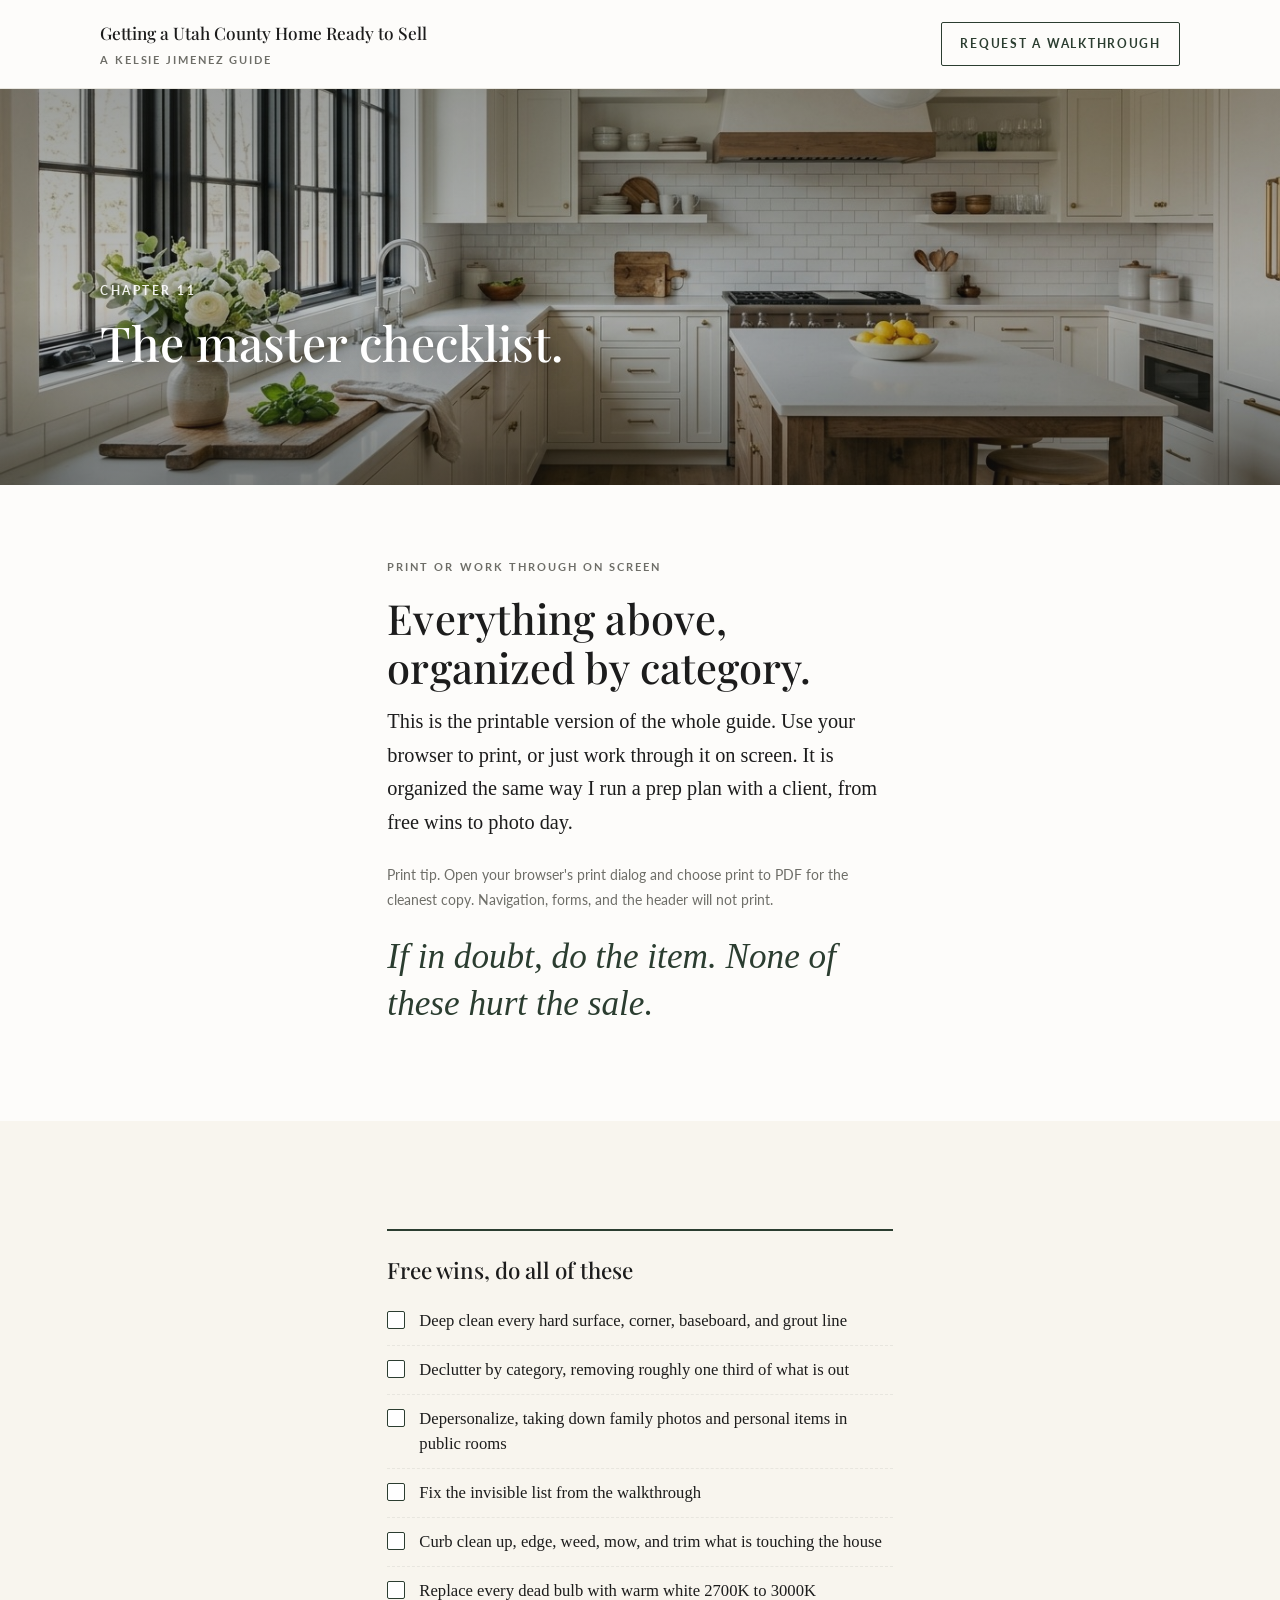
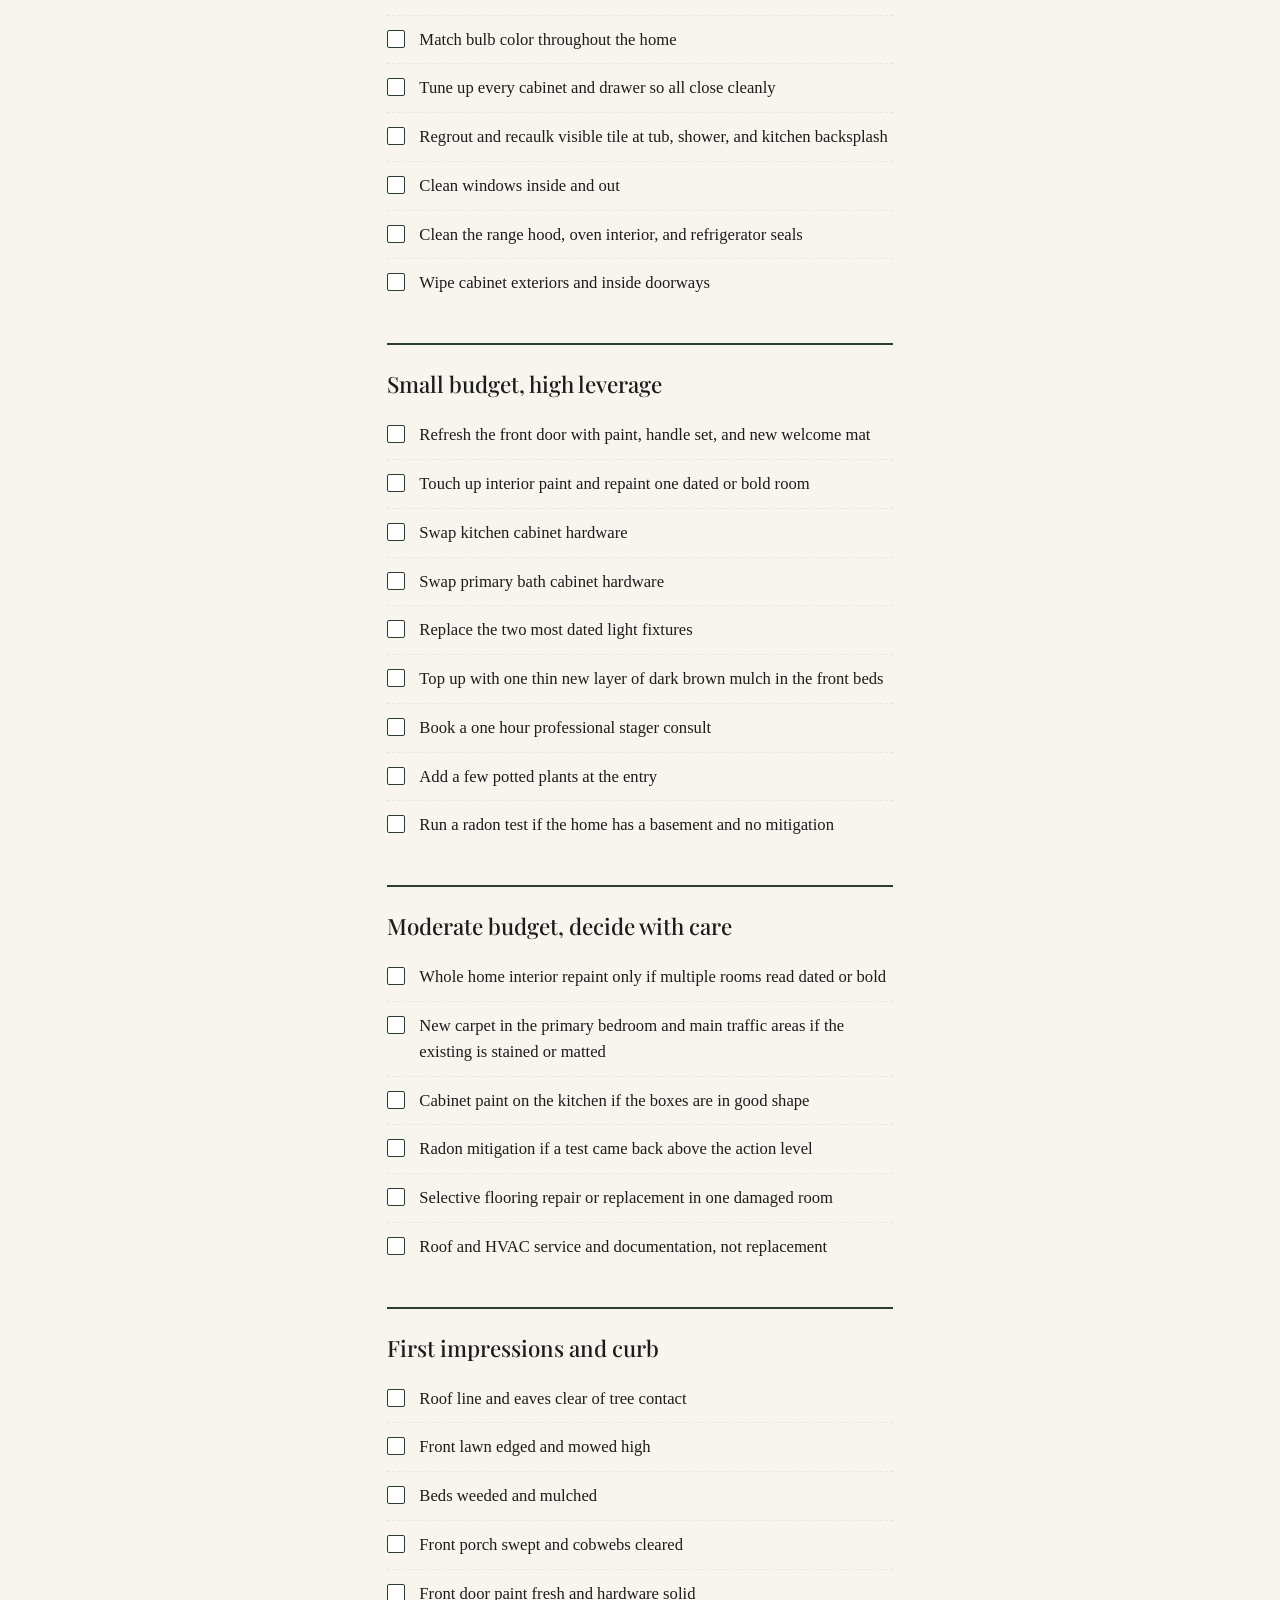
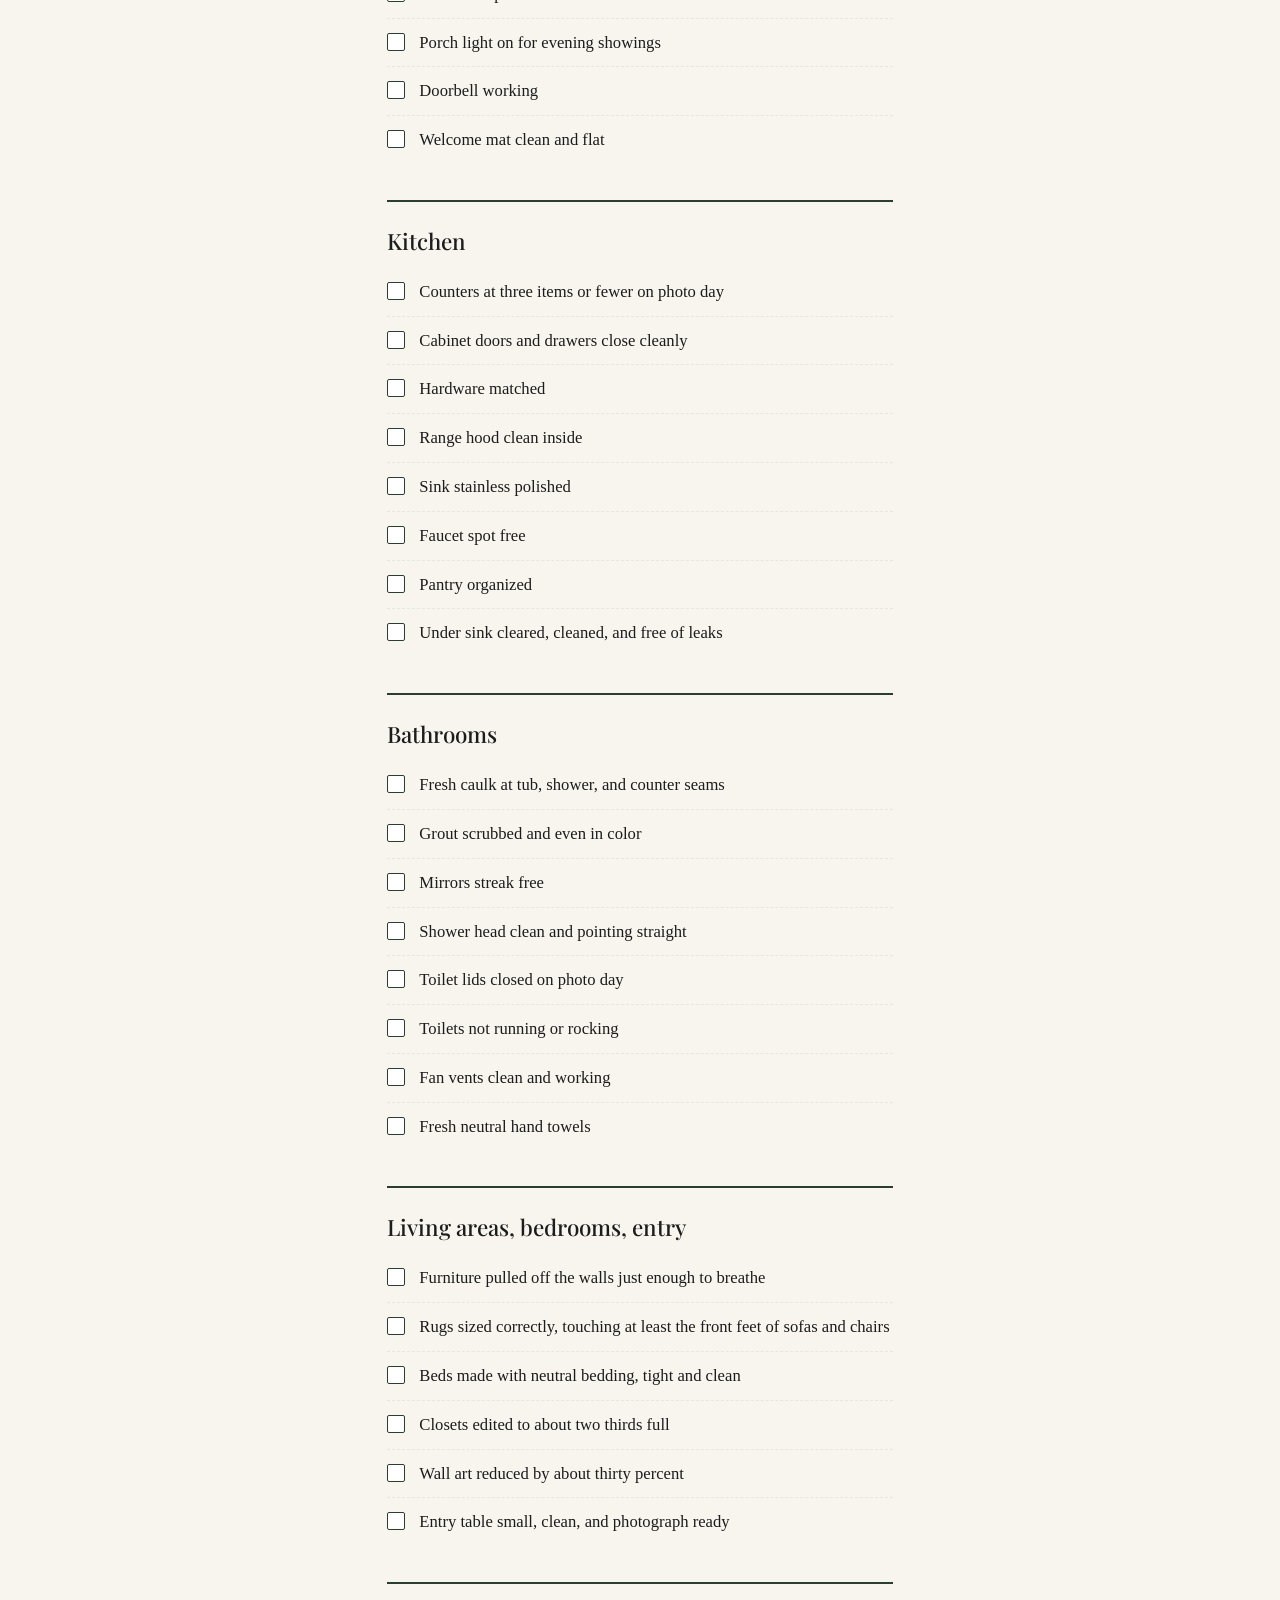
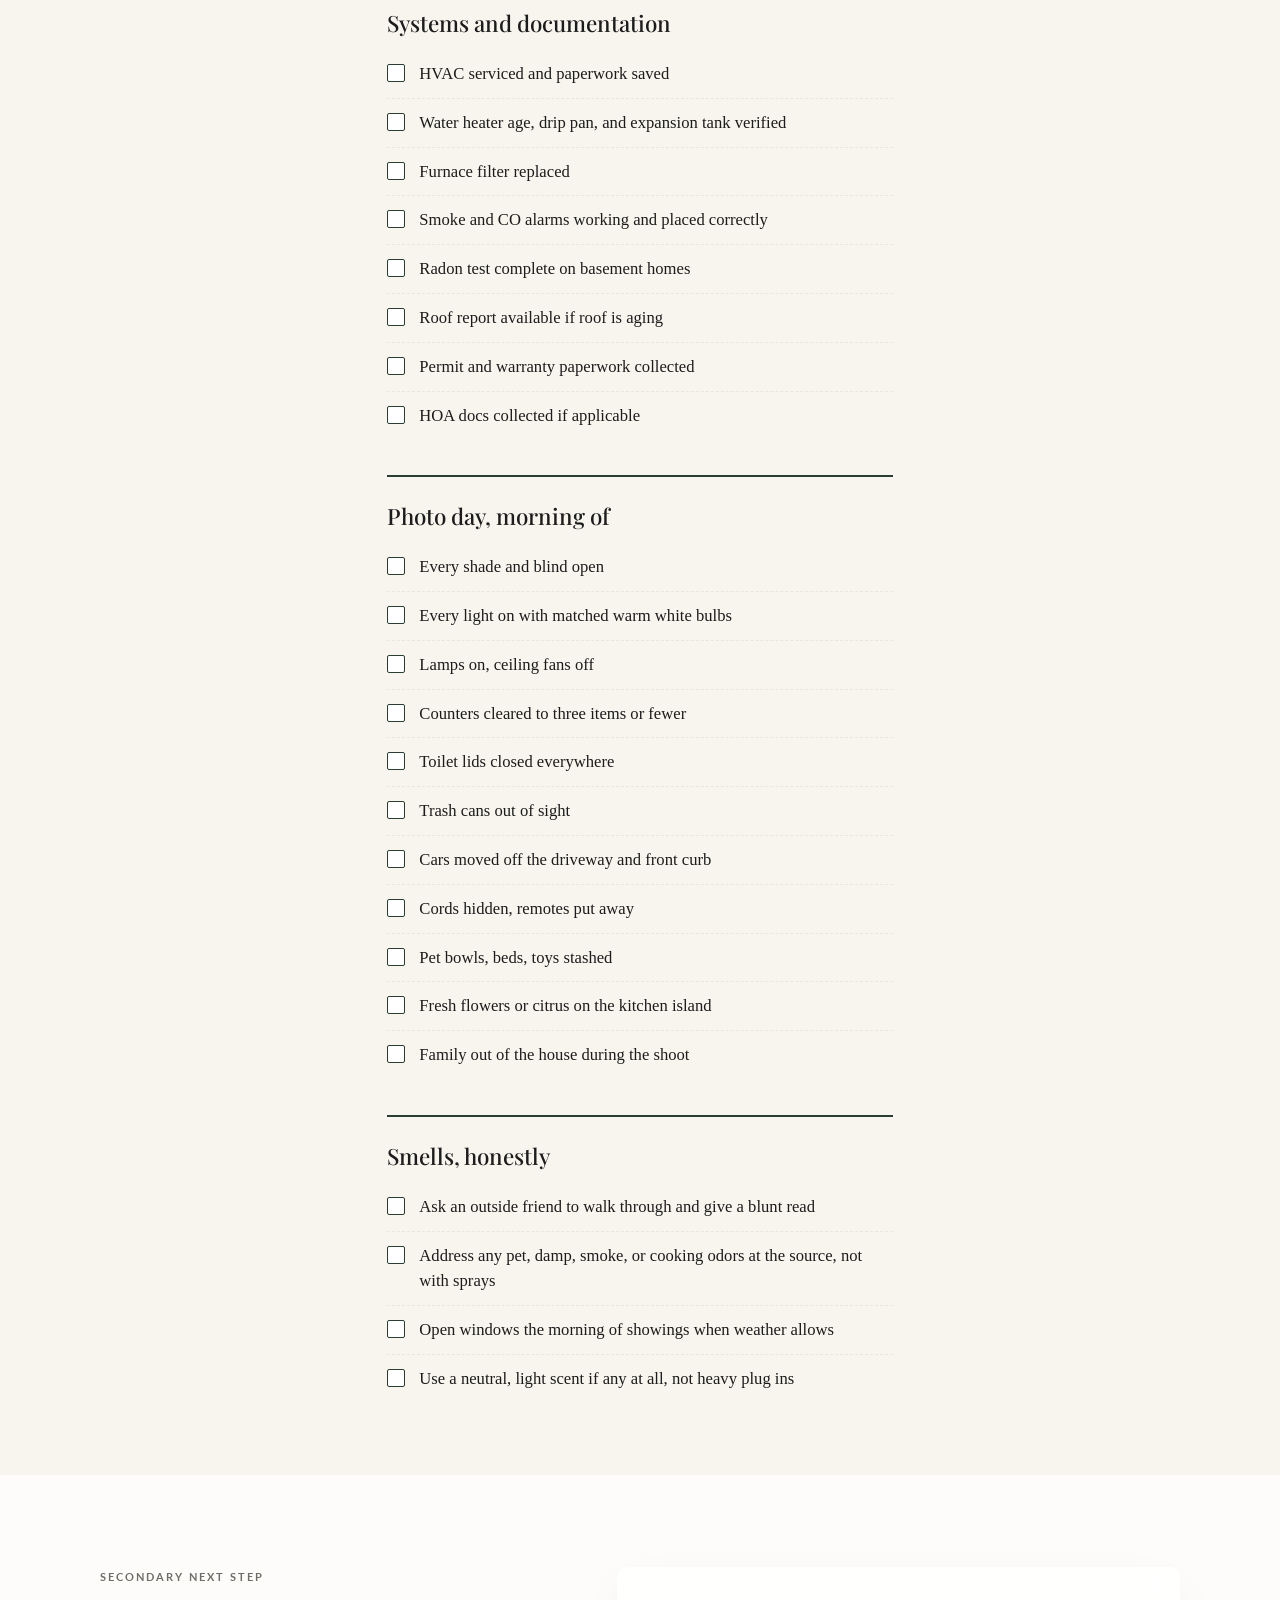
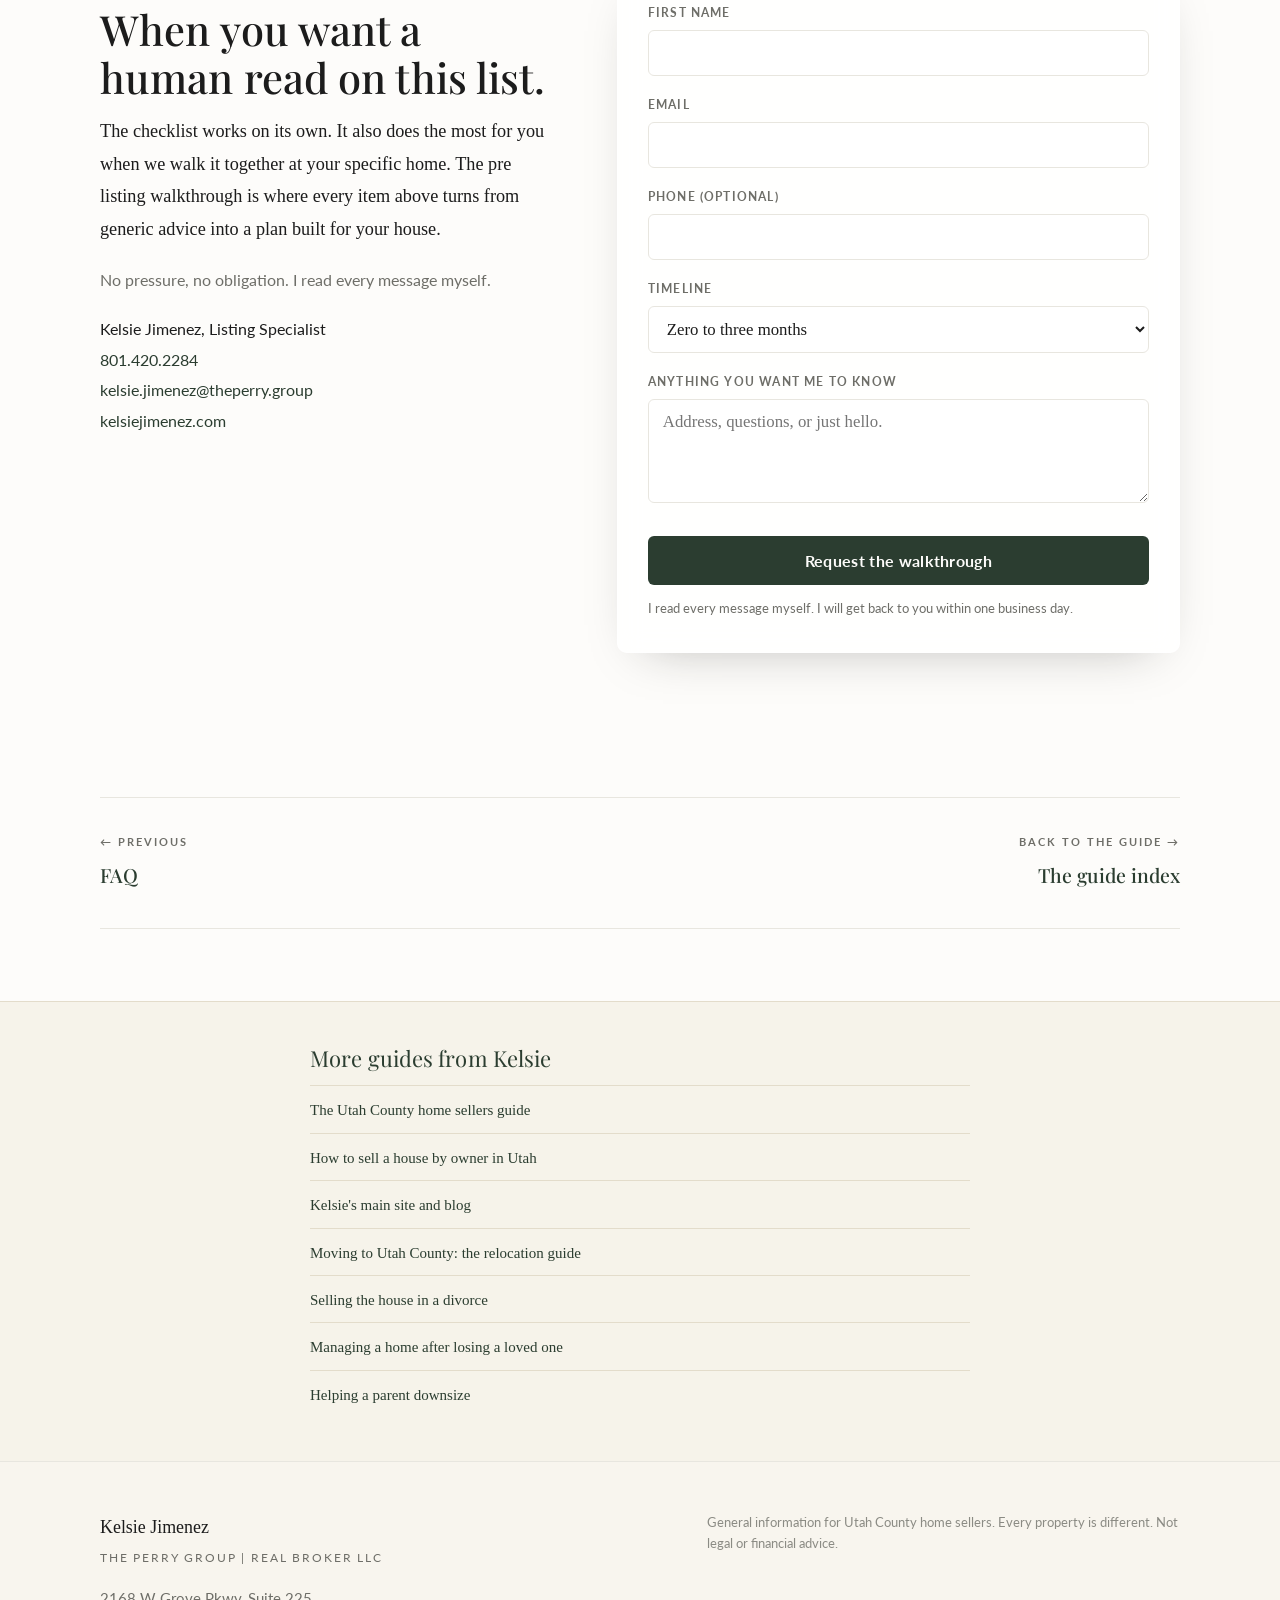
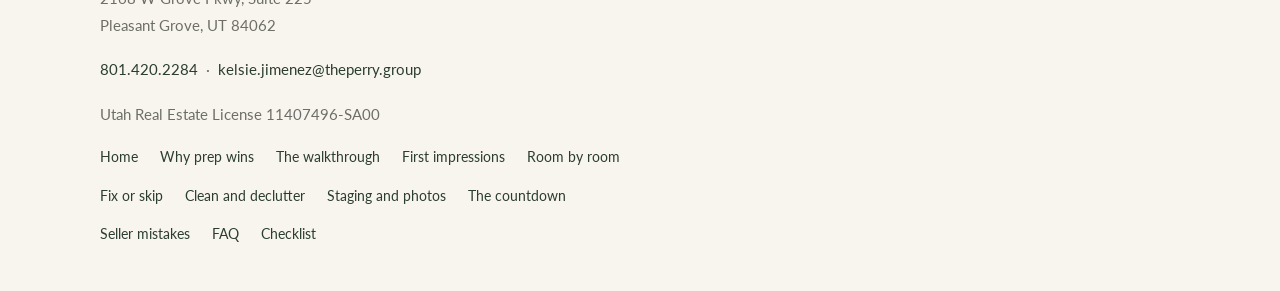
==== commit 4d5b50be: "Add guide network cross-link footer to all pages Co-Authored-By: Claude Opus 5 <noreply@anthropic.co" ====
--- a/checklist.html
+++ b/checklist.html
@@ -308,6 +308,22 @@
 
 </main>
 
+
+<!-- GUIDE NETWORK CROSS-LINKS -->
+<nav class="guide-network-nav" aria-label="More guides from Kelsie" style="background:#F6F3EA; border-top:1px solid #E3DCCB; padding:44px 24px;">
+  <div style="max-width:660px; margin:0 auto;">
+    <h2 style="font-family:'Playfair Display',serif; font-weight:400; font-style:normal; font-size:22px; color:#2B3D30; margin:0 0 14px;">More guides from Kelsie</h2>
+    <ul style="list-style:none; margin:0; padding:0;">
+      <li style="padding:7px 0; border-top:1px solid #E3DCCB;"><a href="https://sellers.kelsiejimenez.com/" style="color:#2B3D30; text-decoration:none; font-family:'Times New Roman',Times,serif; font-size:15px;">The Utah County home sellers guide</a></li>
+      <li style="padding:7px 0; border-top:1px solid #E3DCCB;"><a href="https://forsalebyowner.kelsiejimenez.com/" style="color:#2B3D30; text-decoration:none; font-family:'Times New Roman',Times,serif; font-size:15px;">How to sell a house by owner in Utah</a></li>
+      <li style="padding:7px 0; border-top:1px solid #E3DCCB;"><a href="https://kelsiejimenez.com" style="color:#2B3D30; text-decoration:none; font-family:'Times New Roman',Times,serif; font-size:15px;">Kelsie's main site and blog</a></li>
+      <li style="padding:7px 0; border-top:1px solid #E3DCCB;"><a href="https://guide.kelsiejimenez.com/" style="color:#2B3D30; text-decoration:none; font-family:'Times New Roman',Times,serif; font-size:15px;">Moving to Utah County: the relocation guide</a></li>
+      <li style="padding:7px 0; border-top:1px solid #E3DCCB;"><a href="https://divorce.kelsiejimenez.com/" style="color:#2B3D30; text-decoration:none; font-family:'Times New Roman',Times,serif; font-size:15px;">Selling the house in a divorce</a></li>
+      <li style="padding:7px 0; border-top:1px solid #E3DCCB;"><a href="https://probate.kelsiejimenez.com/" style="color:#2B3D30; text-decoration:none; font-family:'Times New Roman',Times,serif; font-size:15px;">Managing a home after losing a loved one</a></li>
+      <li style="padding:7px 0; border-top:1px solid #E3DCCB;"><a href="https://downsizing.kelsiejimenez.com/" style="color:#2B3D30; text-decoration:none; font-family:'Times New Roman',Times,serif; font-size:15px;">Helping a parent downsize</a></li>
+    </ul>
+  </div>
+</nav>
 <footer>
   <div class="wrap">
     <div>
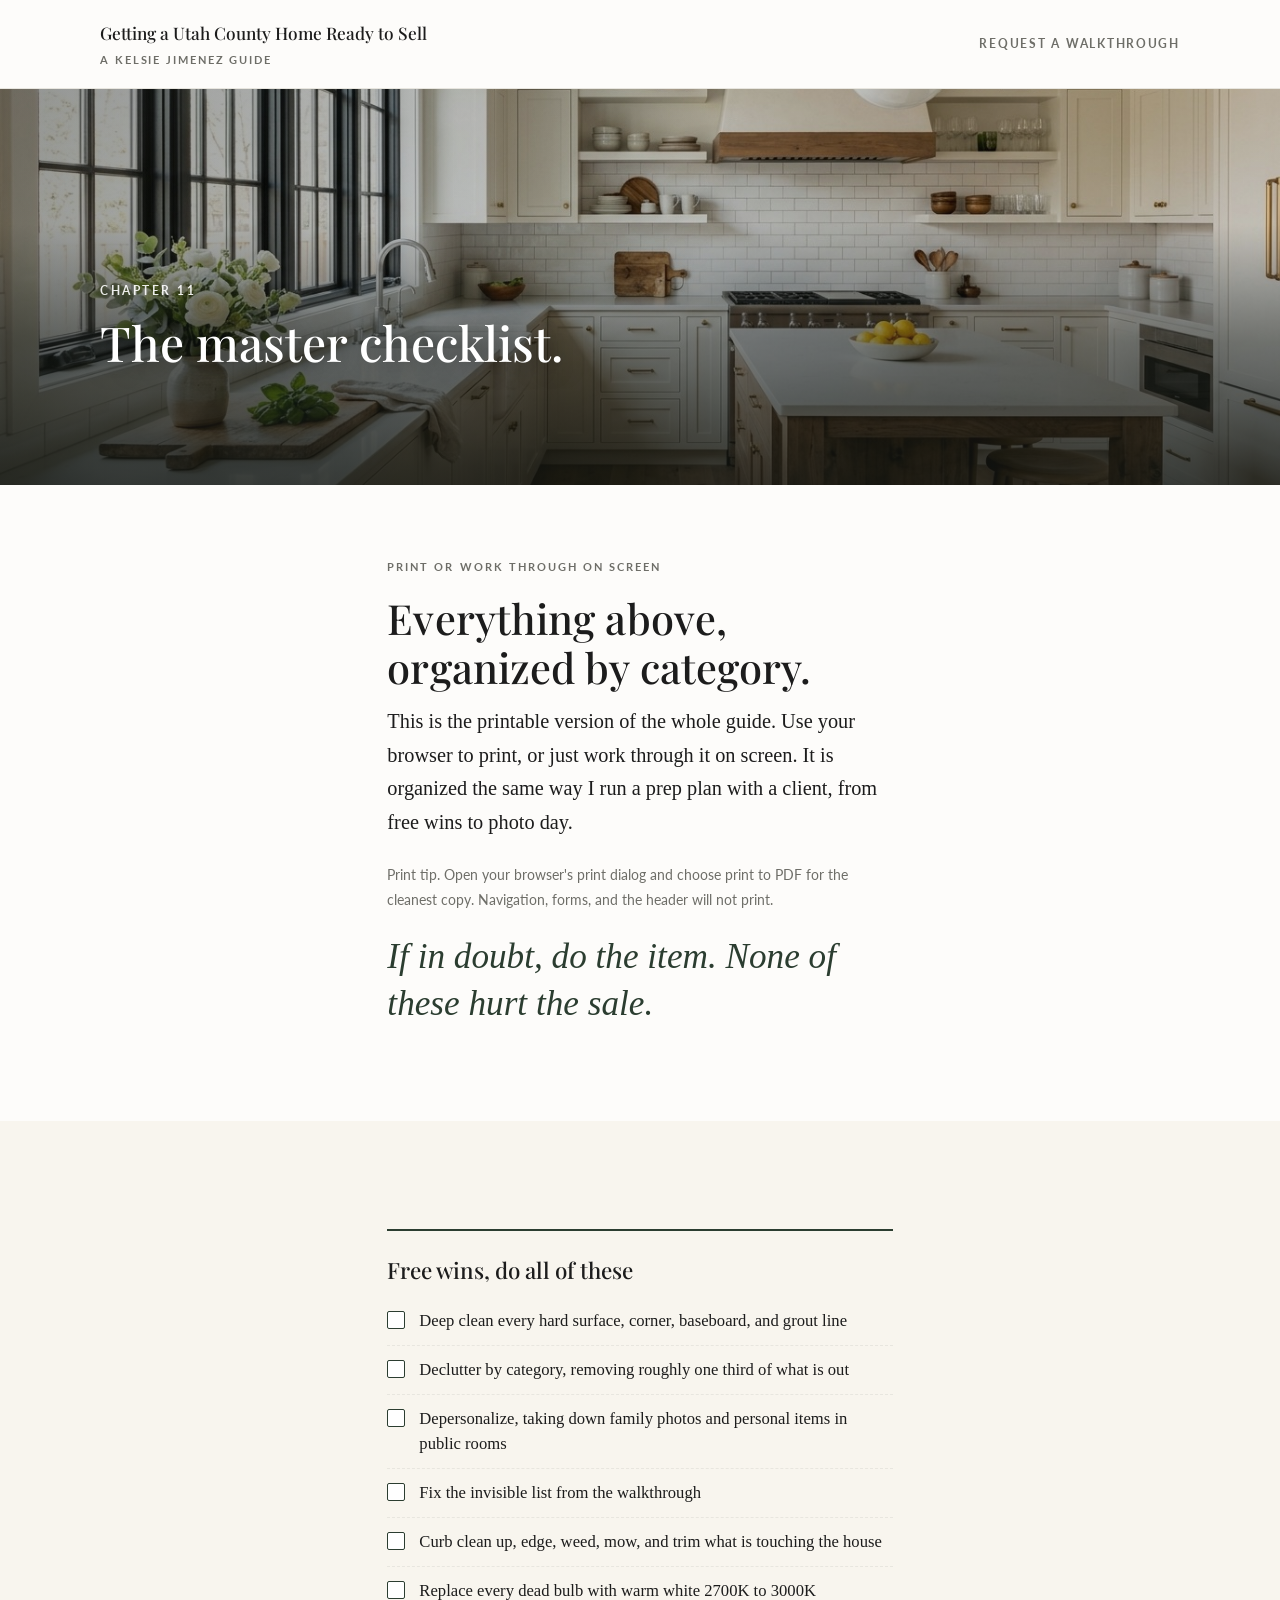
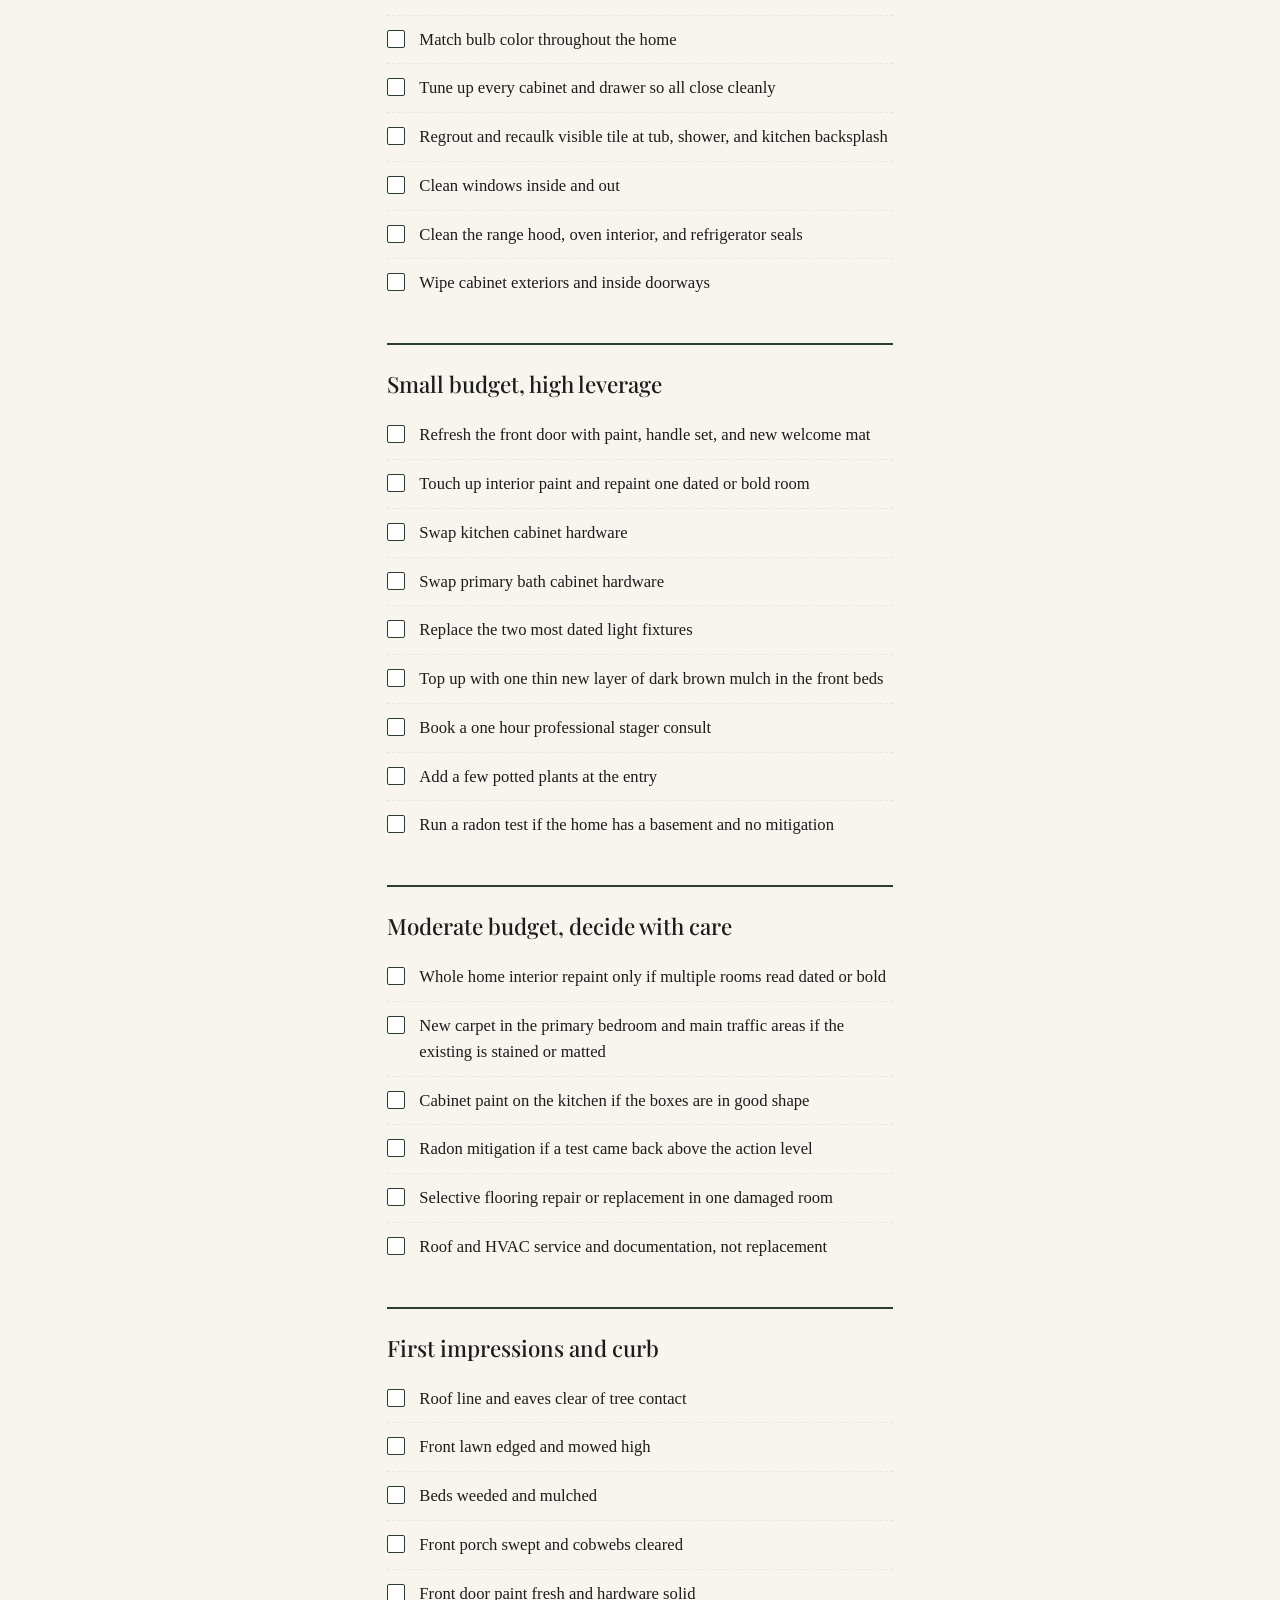
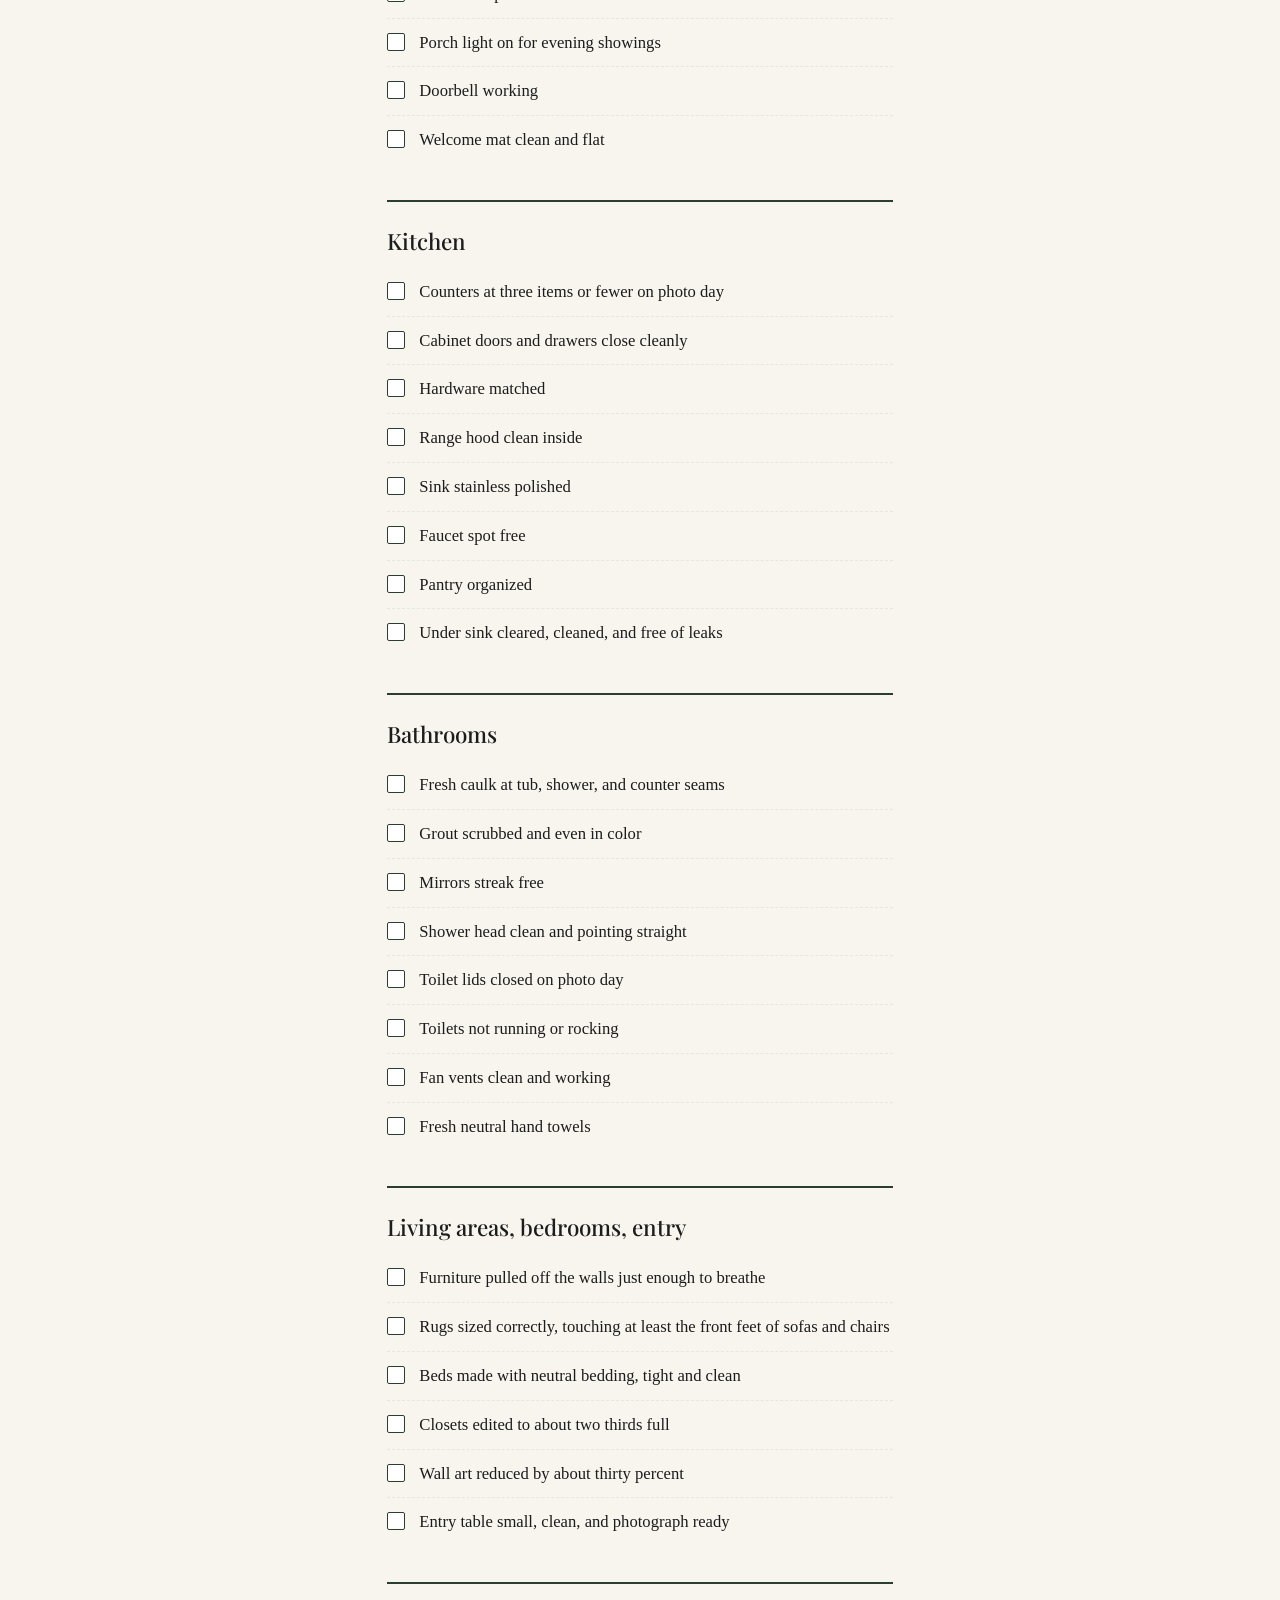
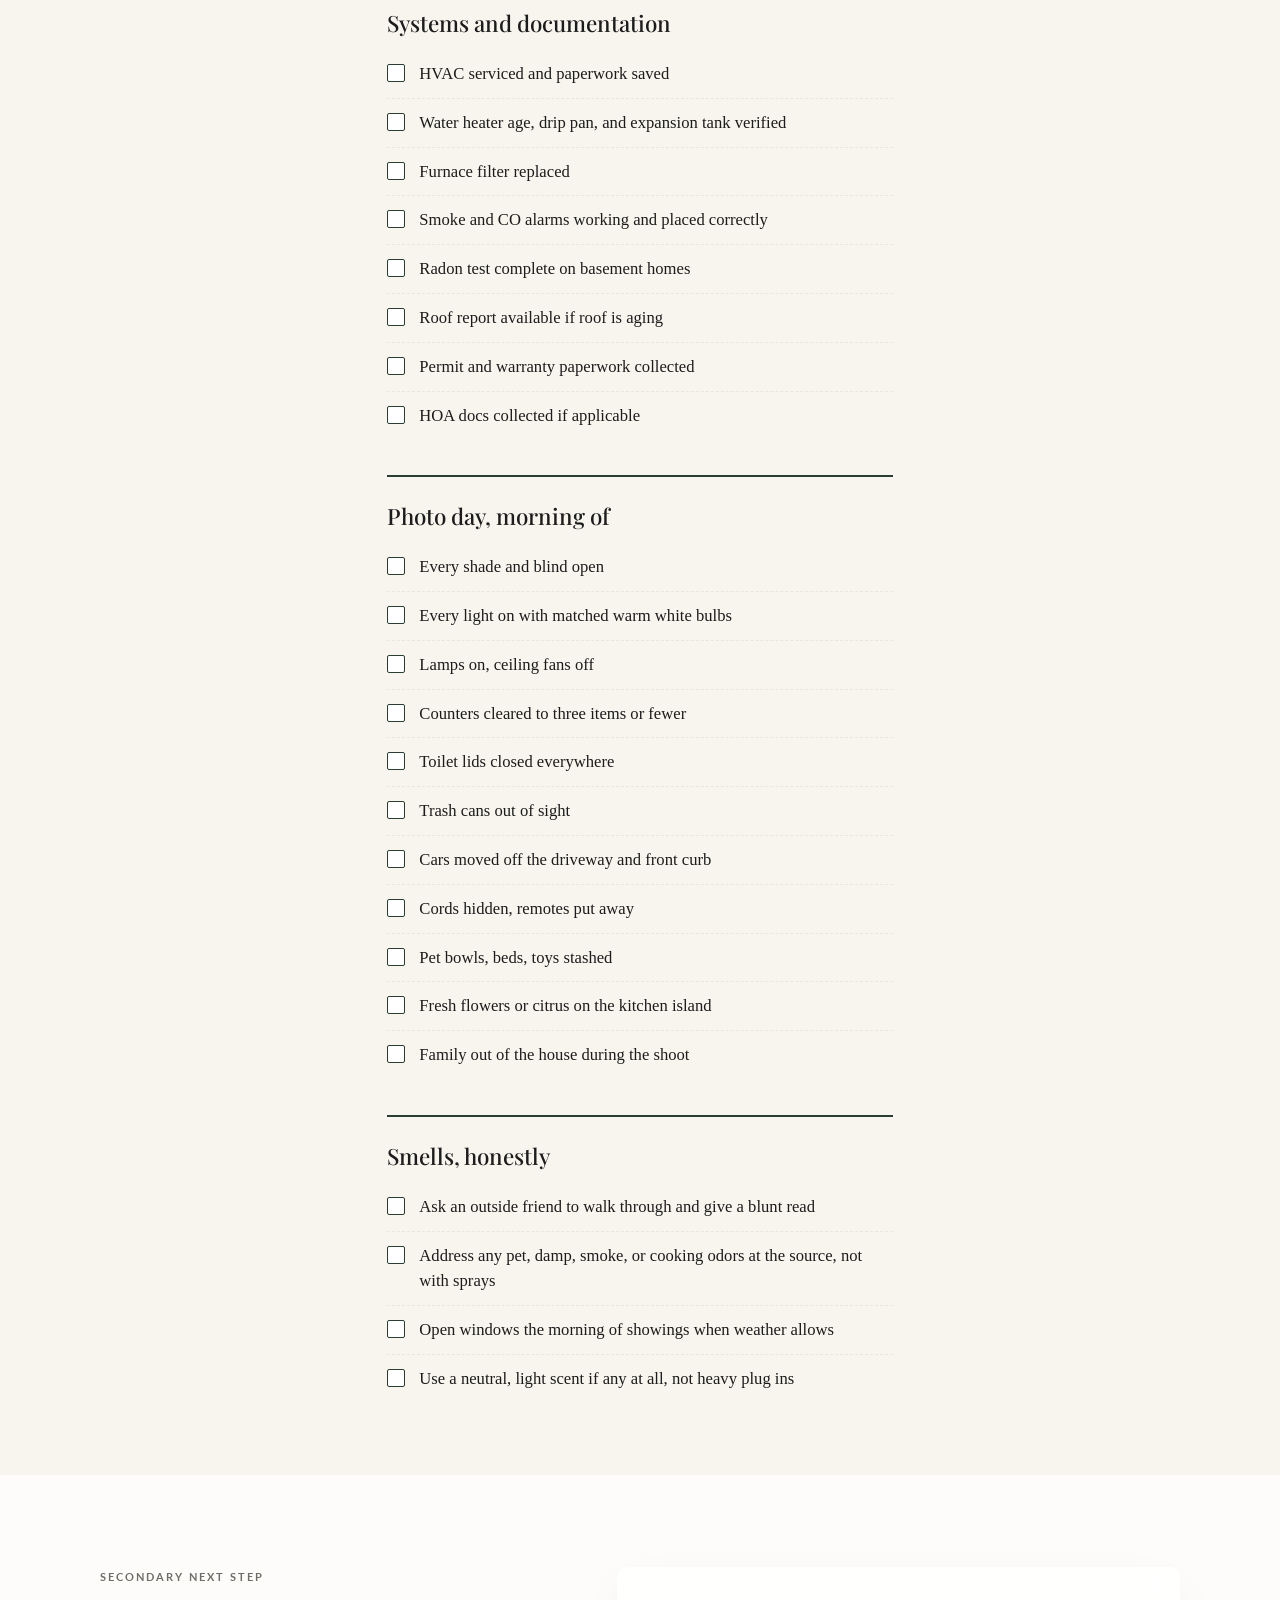
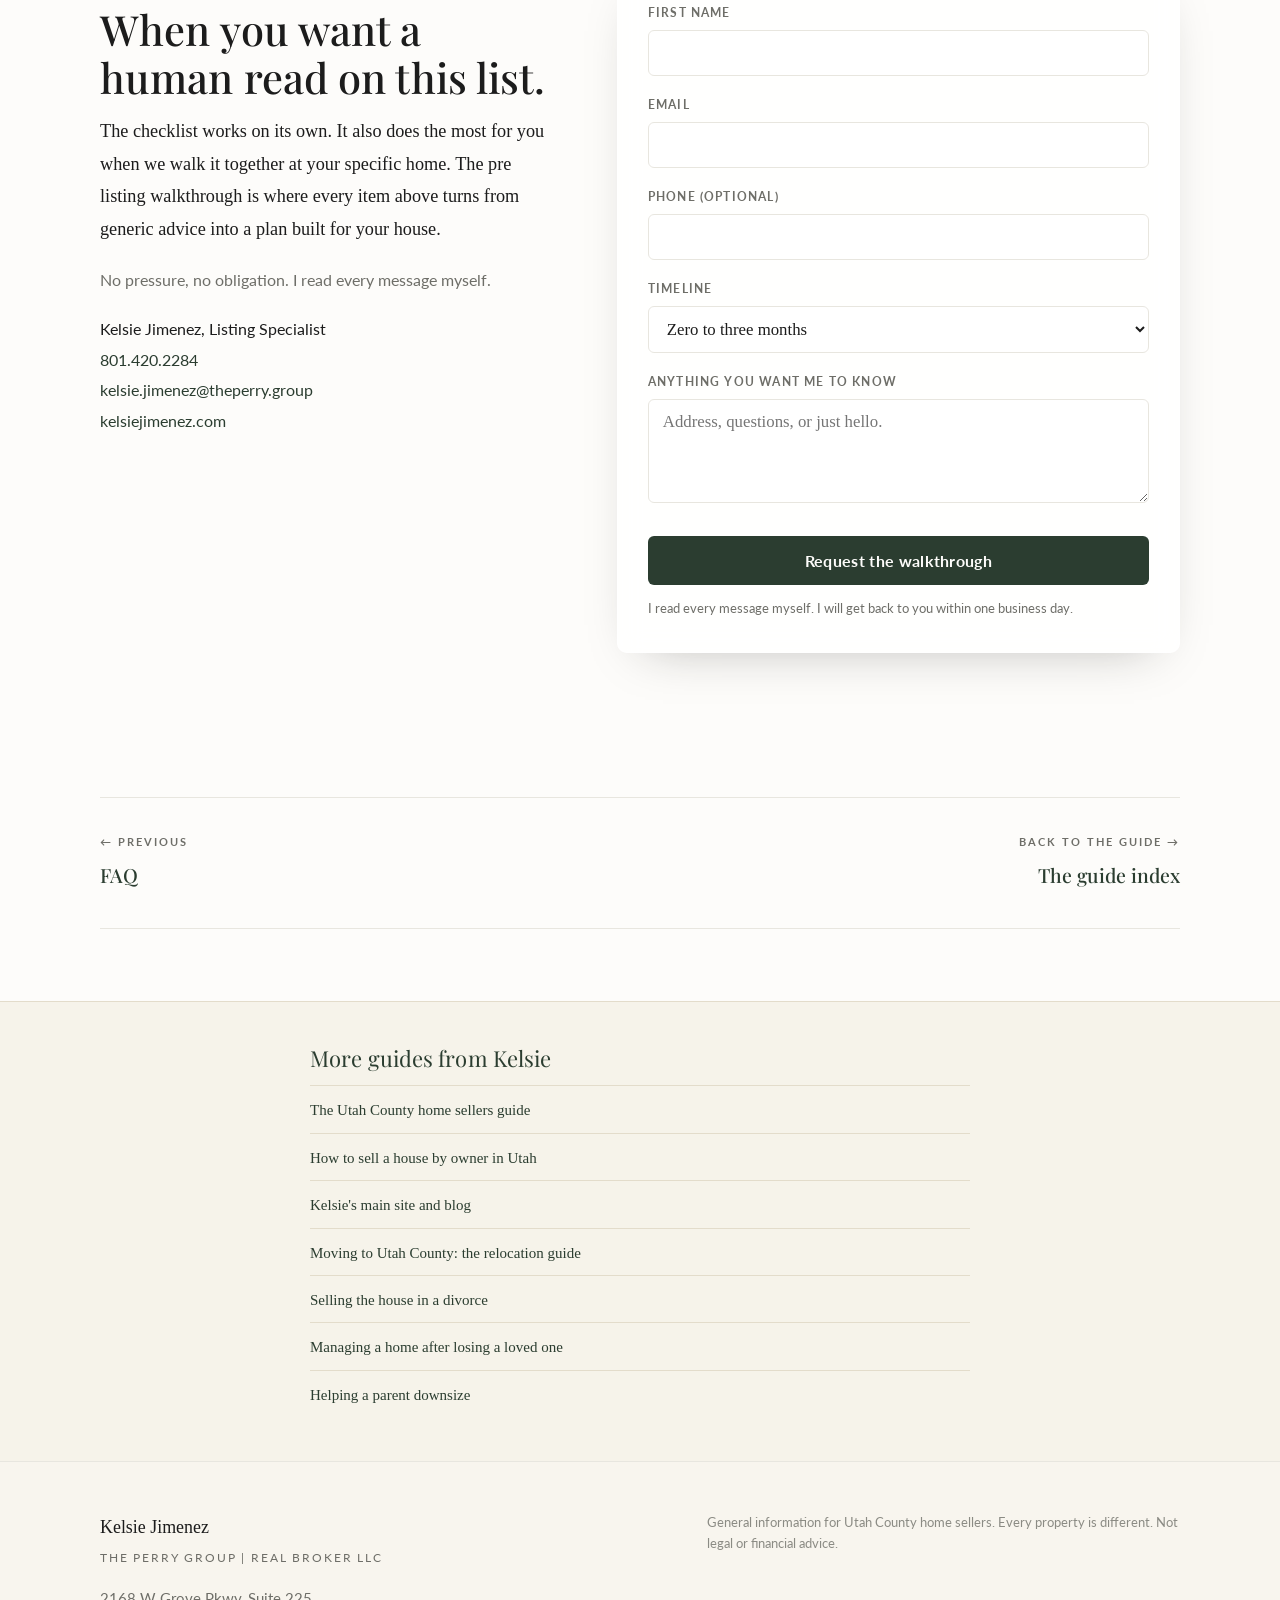
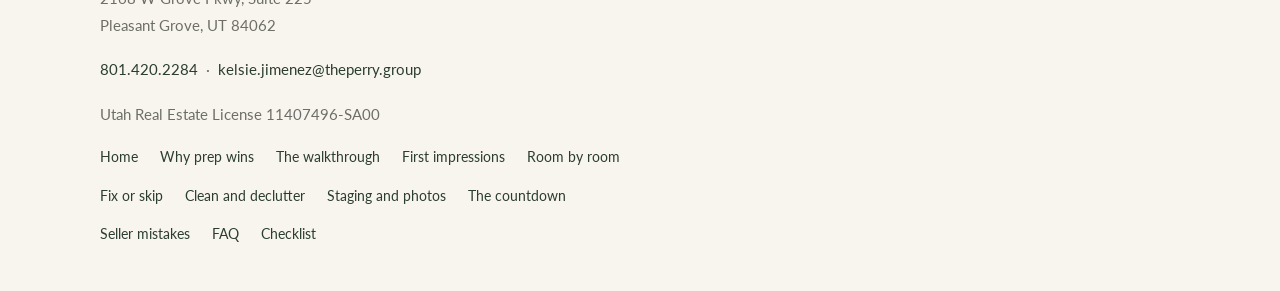
==== commit 36e0b0a7: "Align listing prep guide with the client hub aesthetics Homepage hero moves to the hub treatment: bo" ====
--- a/checklist.html
+++ b/checklist.html
@@ -1,6 +1,15 @@
 <!DOCTYPE html>
 <html lang="en">
 <head>
+<!-- Google tag (gtag.js) -->
+<script async src="https://www.googletagmanager.com/gtag/js?id=G-YQR8LKWMLH"></script>
+<script>
+  window.dataLayer = window.dataLayer || [];
+  function gtag(){dataLayer.push(arguments);}
+  gtag('js', new Date());
+  gtag('config', 'G-YQR8LKWMLH');
+</script>
+
 <meta charset="UTF-8" />
 <meta name="viewport" content="width=device-width, initial-scale=1.0" />
 <title>The Master Listing Prep Checklist | Utah County Sellers</title>
@@ -30,15 +39,15 @@
 section{padding:72px 0;}.band-warm{background:var(--bg-warm);}
 h2{font-size:clamp(1.9rem,3.4vw,2.6rem);margin-bottom:14px;letter-spacing:.1px;}
 .lede{font-size:1.27rem;line-height:1.66;color:var(--ink);}
-.topbar{border-bottom:1px solid var(--line);background:var(--bg);}
+.topbar{border-bottom:1px solid var(--line);background:var(--bg);position:sticky;top:0;z-index:20;}
 .topbar .wrap{display:flex;align-items:center;justify-content:space-between;padding-top:18px;padding-bottom:18px;}
 .topbar .brand{font-family:var(--display);font-size:1.08rem;font-weight:500;color:var(--ink);text-decoration:none;}
 .topbar .brand-sub{display:block;font-family:var(--util);font-size:.66rem;letter-spacing:.18em;text-transform:uppercase;color:var(--ink-soft);margin-top:2px;font-weight:700;}
-.topbar .top-cta{font-family:var(--util);font-size:.78rem;letter-spacing:.14em;text-transform:uppercase;font-weight:700;color:var(--forest);text-decoration:none;border:1px solid var(--forest);padding:10px 18px;border-radius:2px;}
-.topbar .top-cta:hover,.topbar .top-cta:focus{background:var(--forest);color:var(--bg);}
+.topbar .top-cta{font-family:var(--util);font-size:.78rem;letter-spacing:.14em;text-transform:uppercase;font-weight:700;color:var(--ink-soft);text-decoration:none;}
+.topbar .top-cta:hover,.topbar .top-cta:focus{color:var(--forest);}
 .hero-slim{position:relative;min-height:44vh;display:flex;flex-direction:column;justify-content:flex-end;overflow:hidden;background:var(--forest-2);}
 .hero-slim .hero-img{position:absolute;inset:0;width:100%;height:100%;object-fit:cover;object-position:center;display:block;}
-.hero-slim .hero-scrim{position:absolute;inset:0;background:linear-gradient(180deg,rgba(18,22,18,.42) 0%,rgba(18,22,18,.28) 55%,rgba(18,22,18,.55) 100%);}
+.hero-slim .hero-scrim{position:absolute;inset:0;background:linear-gradient(180deg,rgba(18,22,18,.18) 0%,rgba(18,22,18,.16) 34%,rgba(18,22,18,.55) 64%,rgba(18,22,18,.8) 100%),linear-gradient(100deg,rgba(18,22,18,.34) 0%,rgba(18,22,18,0) 55%);}
 .hero-slim .hero-inner{position:relative;z-index:2;padding:60px 30px 44px;max-width:var(--maxw);margin:0 auto;color:#fff;width:100%;}
 .hero-slim .hero-eyebrow{font-family:var(--util);font-size:11.5px;letter-spacing:.22em;text-transform:uppercase;opacity:.9;font-weight:700;margin-bottom:14px;display:block;color:#fff;}
 .hero-slim .hero-title{font-family:var(--display);font-weight:500;font-size:clamp(1.9rem,4.4vw,3rem);line-height:1.1;margin:0;color:#fff;text-shadow:0 2px 24px rgba(0,0,0,.5);max-width:22ch;}
